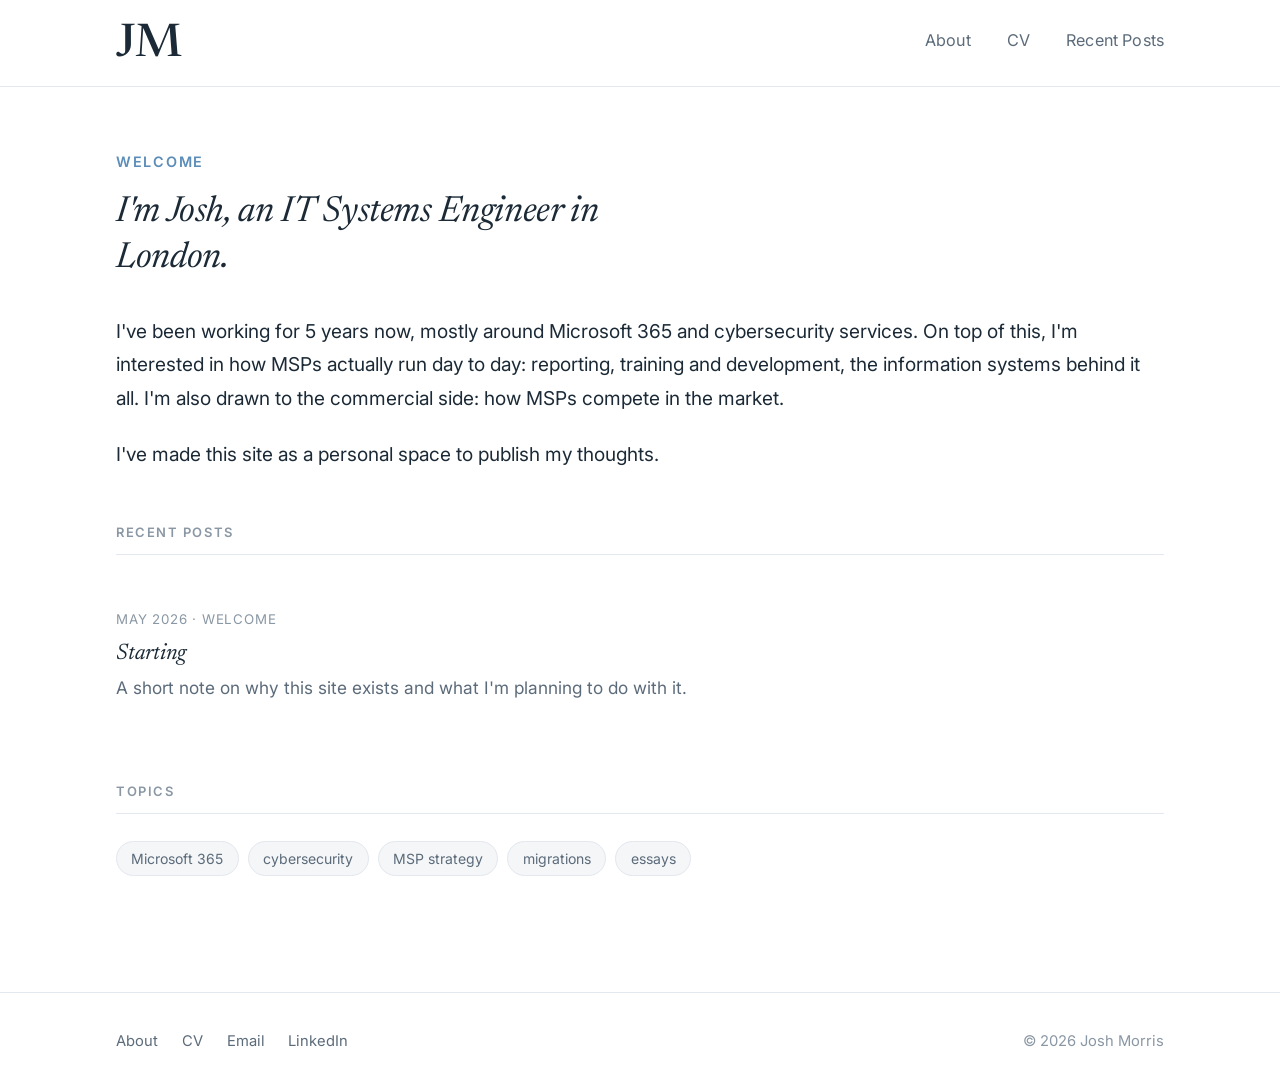
==== index.html @ bd9deb2f "Add files via upload" ====
<!DOCTYPE html>
<html lang="en">
<head>
  <meta charset="UTF-8">
  <meta name="viewport" content="width=device-width, initial-scale=1.0">
  <title>J. Morris</title>
  <meta name="description" content="Josh Morris — IT Systems Engineer in London. Writing on Microsoft 365, cybersecurity, and how MSPs run.">
  <link rel="icon" href="/favicon.ico" sizes="any">
  <link rel="icon" type="image/png" href="/jmorrisfavicon.png">
  <link rel="apple-touch-icon" href="/appletouchicon.png">
  <link rel="preconnect" href="https://fonts.googleapis.com">
  <link rel="preconnect" href="https://fonts.gstatic.com" crossorigin>
  <link href="https://fonts.googleapis.com/css2?family=Inter:wght@400;500;600&family=Newsreader:ital,opsz,wght@0,6..72,300..600;1,6..72,300..600&display=swap" rel="stylesheet">
  <link rel="stylesheet" href="/styles.css">
</head>
<body>
  <header class="site-header">
    <div class="site-header__inner">
      <a class="brand" href="/" aria-label="J. Morris — home">
        <svg viewBox="0 0 132 56" xmlns="http://www.w3.org/2000/svg" role="img" aria-label="JM monogram">
          <text x="0" y="44" font-family="Newsreader, Georgia, serif" font-size="56" font-weight="500" letter-spacing="-1" fill="#1B2A36">JM</text>
        </svg>
      </a>
      <nav class="site-nav" aria-label="Primary">
        <a href="/about.html">About</a>
        <a href="/cv.html">CV</a>
        <a href="/thoughts.html">Recent Posts</a>
      </nav>
    </div>
  </header>

  <main class="page">
    <!-- HERO: edit the welcome, title, and bio here -->
    <section class="hero">
      <p class="hero-welcome">Welcome</p>
      <h1 class="hero-title">I'm Josh, an IT Systems Engineer in London.</h1>
      <p class="lede">I've been working for 5 years now, mostly around Microsoft 365 and cybersecurity services. On top of this, I'm interested in how MSPs actually run day to day: reporting, training and development, the information systems behind it all. I'm also drawn to the commercial side: how MSPs compete in the market.</p>
      <p class="lede">I've made this site as a personal space to publish my thoughts.</p>
    </section>

    <!-- RECENT POSTS: add new <li> entries here when you publish -->
    <section>
      <h2 class="section-title">Recent posts</h2>
      <ul class="posts">
        <li class="post-item">
          <p class="post-meta">May 2026 · Welcome</p>
          <h3 class="post-title"><a href="/posts/welcome.html">Starting</a></h3>
          <p class="post-excerpt">A short note on why this site exists and what I'm planning to do with it.</p>
        </li>
      </ul>
    </section>

    <!-- TOPICS: edit or remove as you like -->
    <section>
      <h2 class="section-title">Topics</h2>
      <ul class="tag-list">
        <li><a class="tag" href="/thoughts.html">Microsoft 365</a></li>
        <li><a class="tag" href="/thoughts.html">cybersecurity</a></li>
        <li><a class="tag" href="/thoughts.html">MSP strategy</a></li>
        <li><a class="tag" href="/thoughts.html">migrations</a></li>
        <li><a class="tag" href="/thoughts.html">essays</a></li>
      </ul>
    </section>
  </main>

  <footer class="site-footer">
    <div class="site-footer__inner">
      <div class="site-footer__links">
        <a href="/about.html">About</a>
        <a href="/cv.html">CV</a>
        <a href="mailto:hello@morrisjb.com">Email</a>
        <a href="https://linkedin.com">LinkedIn</a>
      </div>
      <div class="site-footer__note">© 2026 Josh Morris</div>
    </div>
  </footer>
</body>
</html>
---- styles.css ----
/* ================================================================
   morrisjb.com — site styles
   White ground, light-grey surfaces, light-blue accent.
   Serif wordmark + headlines (Newsreader), clean sans body (Inter).
   ================================================================ */

:root {
  --bg: #FFFFFF;
  --surface: #F4F6F8;
  --surface-2: #EDF1F5;
  --border: #E3E8EE;
  --text: #1B2A36;
  --muted: #5C6B7A;
  --faint: #8A97A4;
  --accent: #5B8DB8;
  --accent-soft: #A9C7DE;
  --max-width: 560px;
  --header-max: 1120px;
}

* { box-sizing: border-box; margin: 0; }

html {
  font-size: 18px;
  -webkit-text-size-adjust: 100%;
  scroll-behavior: smooth;
}

body {
  font-family: 'Inter', -apple-system, BlinkMacSystemFont, 'Segoe UI', Roboto, sans-serif;
  font-weight: 400;
  background: var(--bg);
  color: var(--text);
  line-height: 1.65;
  -webkit-font-smoothing: antialiased;
  text-rendering: optimizeLegibility;
}

/* ---------- Site header (full-width bar) ---------- */
.site-header {
  border-bottom: 1px solid var(--border);
  background: var(--bg);
}

.site-header__inner {
  max-width: var(--header-max);
  margin: 0 auto;
  padding: 1.1rem 2rem;
  display: flex;
  align-items: center;
  justify-content: space-between;
  gap: 1.5rem;
}

.brand {
  display: inline-flex;
  align-items: center;
  text-decoration: none;
  line-height: 0;
}

.brand svg { display: block; height: 46px; width: auto; }

.site-nav {
  display: flex;
  align-items: center;
  gap: 2rem;
  font-size: 0.9rem;
  letter-spacing: 0.01em;
}

.site-nav a {
  color: var(--muted);
  text-decoration: none;
  padding-bottom: 3px;
  border-bottom: 1.5px solid transparent;
  transition: color 0.15s ease, border-color 0.15s ease;
}

.site-nav a:hover,
.site-nav a[aria-current="page"] {
  color: var(--text);
  border-bottom-color: var(--accent);
}

/* ---------- Layout ---------- */
.page {
  max-width: var(--header-max);
  margin: 0 auto;
  padding: 3.5rem 2rem 4rem;
}

/* ---------- Typography ---------- */
h1, h2, h3, h4, .display {
  font-family: 'Newsreader', Georgia, 'Times New Roman', serif;
  font-weight: 400;
  line-height: 1.2;
  letter-spacing: -0.01em;
}

h1 { font-size: 2.25rem; margin: 0 0 1rem; }
h2 { font-size: 1.4rem; margin: 2.75rem 0 1rem; }
h3 { font-size: 1.15rem; margin: 2rem 0 0.75rem; }

p { margin-bottom: 1.25rem; }

a {
  color: var(--text);
  text-decoration: underline;
  text-decoration-color: var(--accent-soft);
  text-decoration-thickness: 1px;
  text-underline-offset: 3px;
  transition: text-decoration-color 0.15s ease;
}
a:hover { text-decoration-color: var(--accent); }

em { font-style: italic; }
strong { font-weight: 600; }

ul, ol { margin: 0 0 1.25rem 1.4rem; }
li { margin-bottom: 0.45rem; }

blockquote {
  margin: 2rem 0;
  padding-left: 1.25rem;
  border-left: 3px solid var(--accent-soft);
  color: var(--muted);
  font-style: italic;
}

/* ---------- Eyebrow + rule (signature device) ---------- */
.eyebrow {
  font-size: 0.72rem;
  font-weight: 600;
  letter-spacing: 0.12em;
  text-transform: uppercase;
  color: var(--accent);
  margin-bottom: 0.6rem;
}

.rule {
  border: none;
  height: 2px;
  width: 56px;
  background: var(--accent-soft);
  margin: 0 0 1.75rem;
}

.section-title {
  font-family: 'Inter', sans-serif;
  font-size: 0.72rem;
  font-weight: 600;
  letter-spacing: 0.12em;
  text-transform: uppercase;
  color: var(--faint);
  margin: 3rem 0 0;
  padding-bottom: 0.75rem;
  border-bottom: 1px solid var(--border);
}

/* ---------- Hero (home / about) ---------- */
.hero { margin-bottom: 1rem; }

.hero-welcome {
  font-size: 0.8rem;
  font-weight: 600;
  letter-spacing: 0.12em;
  text-transform: uppercase;
  color: var(--accent);
  margin-bottom: 0.9rem;
}

.hero-title {
  font-family: 'Newsreader', Georgia, serif;
  font-size: 2rem;
  font-style: italic;
  font-weight: 400;
  line-height: 1.3;
  margin: 0 0 1.75rem;
  max-width: 30ch;
}

.lede {
  font-size: 1.0625rem;
  line-height: 1.75;
  color: var(--text);
}

.lede + .lede { margin-top: 1.25rem; }

/* ---------- Post list ---------- */
.posts { list-style: none; padding: 0; margin: 1.5rem 0 0; }

.post-item {
  padding: 1.5rem 0;
  border-bottom: 1px solid var(--border);
}
.post-item:last-child { border-bottom: none; }

.post-meta {
  font-size: 0.74rem;
  color: var(--faint);
  letter-spacing: 0.06em;
  text-transform: uppercase;
  margin-bottom: 0.5rem;
}

.post-title {
  font-size: 1.25rem;
  font-style: italic;
  margin: 0 0 0.4rem;
}
.post-title a { text-decoration: none; color: var(--text); }
.post-title a:hover { text-decoration: underline; text-decoration-color: var(--accent-soft); }

.post-excerpt { font-size: 0.96rem; color: var(--muted); margin: 0; }

/* ---------- Year groupings ---------- */
.year-group { margin-bottom: 2rem; }
.year-label {
  font-family: 'Newsreader', Georgia, serif;
  font-size: 1.1rem;
  color: var(--faint);
  margin: 2rem 0 0;
}

/* ---------- Topic tags ---------- */
.tag-list {
  display: flex; flex-wrap: wrap; gap: 0.5rem;
  margin: 1.5rem 0 0; padding: 0; list-style: none;
}
.tag {
  display: inline-block;
  padding: 0.28rem 0.8rem;
  font-size: 0.78rem;
  color: var(--muted);
  border: 1px solid var(--border);
  border-radius: 999px;
  background: var(--surface);
  text-decoration: none;
  transition: border-color 0.15s ease, color 0.15s ease, background 0.15s ease;
}
.tag:hover { border-color: var(--accent-soft); color: var(--text); background: var(--surface-2); }

/* ---------- Article ---------- */
.article-header { margin-bottom: 2.5rem; }
.article-meta {
  font-size: 0.74rem; color: var(--faint);
  letter-spacing: 0.06em; text-transform: uppercase;
  margin-bottom: 0.75rem;
}
.article-title {
  font-size: 2.1rem; line-height: 1.2; margin: 0 0 0.9rem;
}
.article-subtitle {
  font-family: 'Newsreader', Georgia, serif;
  font-size: 1.15rem; font-style: italic;
  color: var(--muted); line-height: 1.5;
}
.article-content { font-size: 1.0625rem; line-height: 1.78; }
.article-content p { margin-bottom: 1.3rem; }
.article-footer {
  margin-top: 4rem; padding-top: 1.5rem;
  border-top: 1px solid var(--border);
  font-size: 0.9rem; color: var(--muted);
}
.back-link { text-decoration: none; color: var(--accent); font-weight: 500; }
.back-link:hover { text-decoration: underline; }

/* ---------- About ---------- */
.about-intro {
  font-family: 'Newsreader', Georgia, serif;
  font-size: 1.2rem; font-style: italic;
  color: var(--muted); margin-bottom: 2rem;
}

/* ---------- CV ---------- */
.cv-header {
  margin-bottom: 2.5rem; padding-bottom: 1.5rem;
  border-bottom: 1px solid var(--border);
}
.cv-name { font-size: 2rem; margin: 0 0 0.35rem; }
.cv-role-line {
  font-family: 'Newsreader', Georgia, serif;
  font-size: 1.05rem; font-style: italic;
  color: var(--muted); margin-bottom: 0.5rem;
}
.cv-contact { font-size: 0.85rem; color: var(--faint); }
.cv-section { margin-bottom: 2.5rem; }
.cv-role { margin-bottom: 1.75rem; }
.cv-role:last-child { margin-bottom: 0; }
.cv-role-header {
  display: flex; justify-content: space-between;
  align-items: baseline; flex-wrap: wrap; gap: 0.4rem;
  margin-bottom: 0.25rem;
}
.cv-title { font-size: 1.05rem; font-weight: 600; }
.cv-dates { font-size: 0.82rem; color: var(--faint); }
.cv-org { font-size: 0.95rem; color: var(--muted); margin-bottom: 0.6rem; }
.cv-description { font-size: 0.96rem; margin: 0; color: var(--text); }
.cv-skills { font-size: 0.96rem; line-height: 1.8; }

/* ---------- Footer ---------- */
.site-footer {
  border-top: 1px solid var(--border);
  margin-top: 2rem;
}
.site-footer__inner {
  max-width: var(--header-max);
  margin: 0 auto;
  padding: 2rem;
  font-size: 0.82rem;
  color: var(--faint);
  display: flex;
  align-items: center;
  justify-content: space-between;
  flex-wrap: wrap;
  gap: 0.75rem;
}
.site-footer__links a {
  color: var(--muted); text-decoration: none; margin-right: 1.1rem;
}
.site-footer__links a:hover { color: var(--text); }
.site-footer__note { color: var(--faint); }

/* ---------- Responsive ---------- */
@media (max-width: 720px) {
  html { font-size: 17px; }
  .site-header__inner { padding: 0.9rem 1.25rem; gap: 1rem; }
  .brand svg { height: 38px; }
  .site-nav { gap: 1.1rem; font-size: 0.84rem; }
  .page { padding: 2.5rem 1.25rem 3rem; }
  .hero-title { font-size: 1.6rem; }
  .article-title { font-size: 1.7rem; }
  .cv-role-header { flex-direction: column; gap: 0.1rem; }
  .site-footer__inner { padding: 1.5rem 1.25rem; flex-direction: column; align-items: flex-start; }
}

@media (max-width: 420px) {
  .site-nav { gap: 0.85rem; font-size: 0.8rem; }
  .brand svg { height: 34px; }
}

/* ---------- Accessibility ---------- */
@media (prefers-reduced-motion: reduce) {
  * { animation: none !important; transition: none !important; scroll-behavior: auto !important; }
}

a:focus-visible, .tag:focus-visible {
  outline: 2px solid var(--accent);
  outline-offset: 3px;
  border-radius: 2px;
}

/* ---------- Print (CV) ---------- */
@media print {
  .site-header, .site-footer { display: none; }
  body { background: #fff; color: #000; }
  a { color: #000; text-decoration: none; }
  .page { max-width: 100%; padding: 0; }
  .cv-section { page-break-inside: avoid; }
}
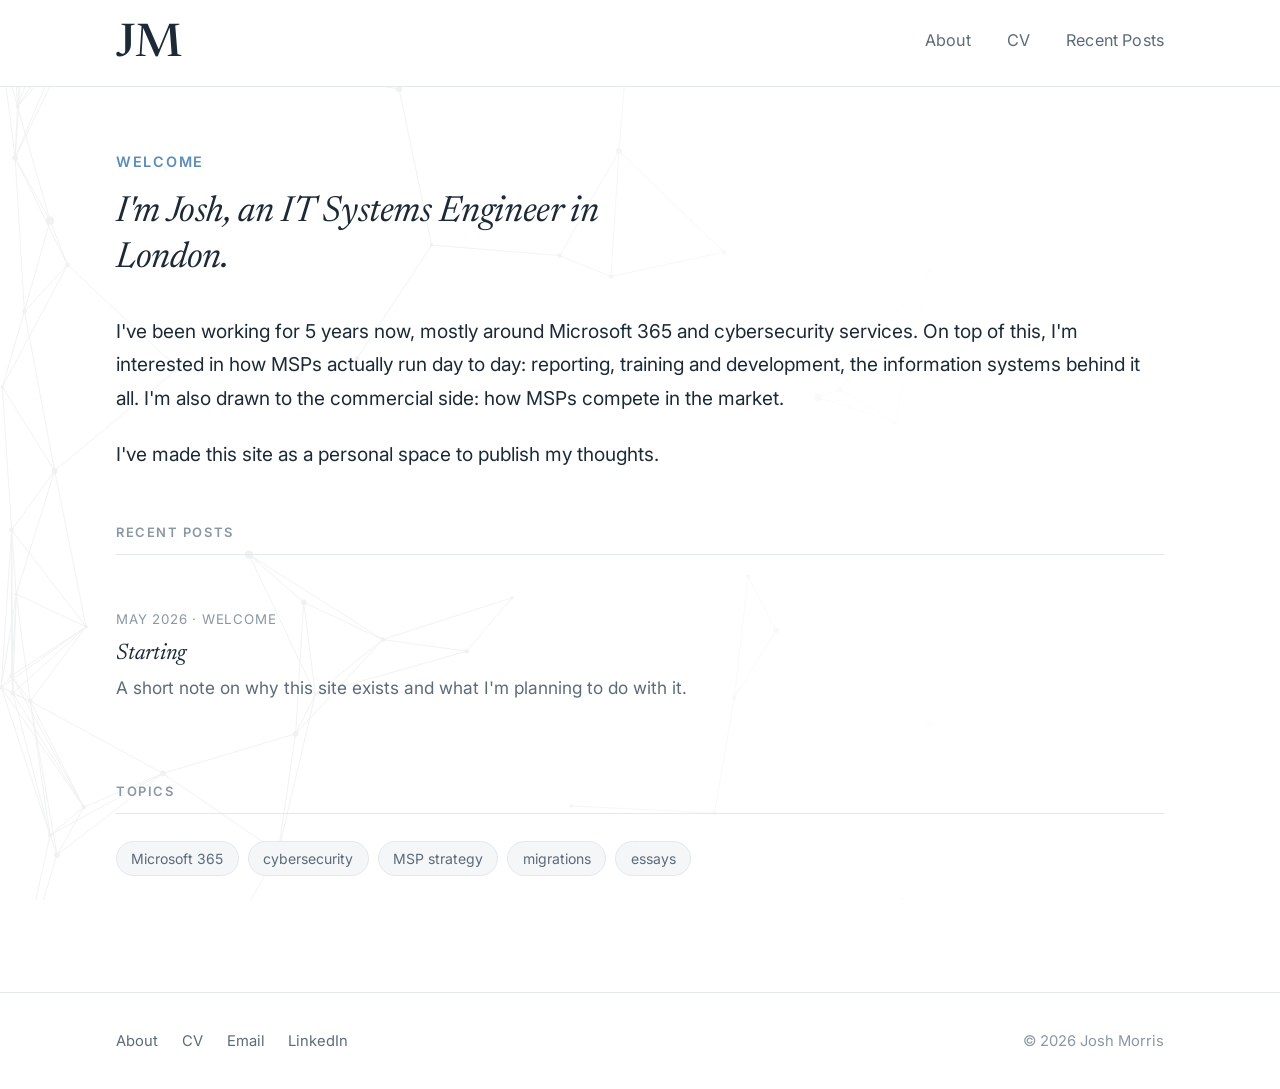
==== commit 4eaf9c90: "Add files via upload" ====
--- a/index.html
+++ b/index.html
@@ -13,7 +13,7 @@
   <link href="https://fonts.googleapis.com/css2?family=Inter:wght@400;500;600&family=Newsreader:ital,opsz,wght@0,6..72,300..600;1,6..72,300..600&display=swap" rel="stylesheet">
   <link rel="stylesheet" href="/styles.css">
 </head>
-<body>
+<body class="home">
   <header class="site-header">
     <div class="site-header__inner">
       <a class="brand" href="/" aria-label="J. Morris — home">
--- a/styles.css
+++ b/styles.css
@@ -36,6 +36,25 @@
   text-rendering: optimizeLegibility;
 }
 
+/* ---------- Home-page geometric background ---------- */
+/* Only applied when <body class="home">. Left-anchored node network,
+   faint enough to sit behind the text. Fades out on the right so the
+   reading column stays clean. */
+body.home::before {
+  content: "";
+  position: fixed;
+  inset: 0;
+  z-index: -1;
+  background-image: url("/bg-network.svg");
+  background-size: cover;
+  background-position: left center;
+  background-repeat: no-repeat;
+  opacity: 0.07;
+  -webkit-mask-image: linear-gradient(to right, #000 0%, #000 35%, transparent 78%);
+          mask-image: linear-gradient(to right, #000 0%, #000 35%, transparent 78%);
+  pointer-events: none;
+}
+
 /* ---------- Site header (full-width bar) ---------- */
 .site-header {
   border-bottom: 1px solid var(--border);
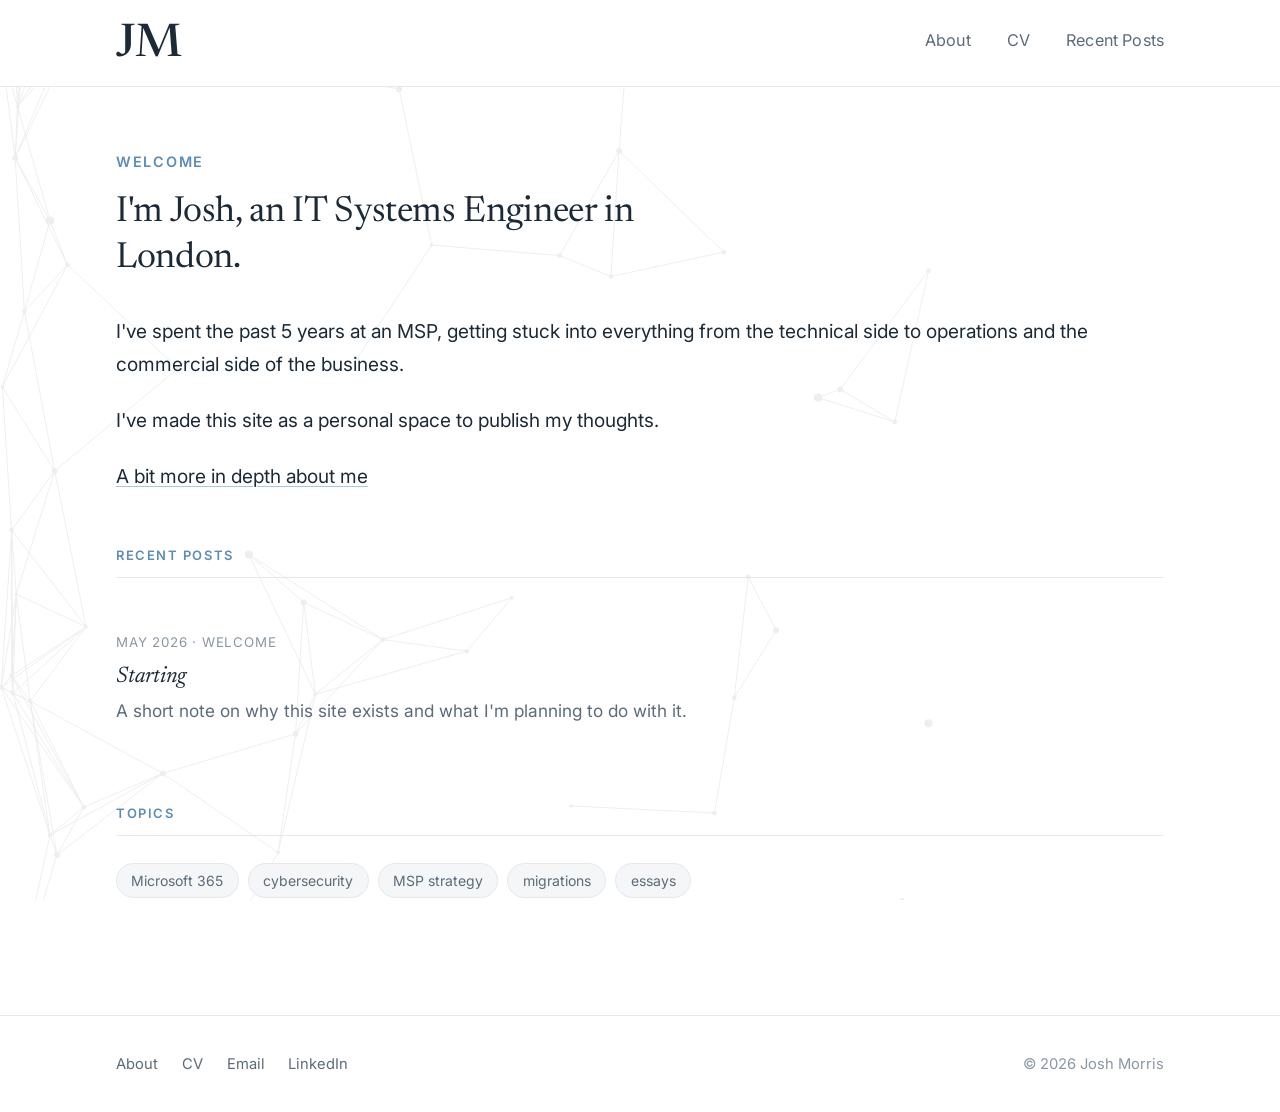
==== commit cb1e34a8: "Add files via upload" ====
--- a/index.html
+++ b/index.html
@@ -13,7 +13,7 @@
   <link href="https://fonts.googleapis.com/css2?family=Inter:wght@400;500;600&family=Newsreader:ital,opsz,wght@0,6..72,300..600;1,6..72,300..600&display=swap" rel="stylesheet">
   <link rel="stylesheet" href="/styles.css">
 </head>
-<body class="home">
+<body>
   <header class="site-header">
     <div class="site-header__inner">
       <a class="brand" href="/" aria-label="J. Morris — home">
@@ -34,8 +34,9 @@
     <section class="hero">
       <p class="hero-welcome">Welcome</p>
       <h1 class="hero-title">I'm Josh, an IT Systems Engineer in London.</h1>
-      <p class="lede">I've been working for 5 years now, mostly around Microsoft 365 and cybersecurity services. On top of this, I'm interested in how MSPs actually run day to day: reporting, training and development, the information systems behind it all. I'm also drawn to the commercial side: how MSPs compete in the market.</p>
+      <p class="lede">I've spent the past 5 years at an MSP, getting stuck into everything from the technical side to operations and the commercial side of the business.</p>
       <p class="lede">I've made this site as a personal space to publish my thoughts.</p>
+      <p class="lede"><a href="/about.html">A bit more in depth about me</a></p>
     </section>
 
     <!-- RECENT POSTS: add new <li> entries here when you publish -->
--- a/styles.css
+++ b/styles.css
@@ -36,11 +36,10 @@
   text-rendering: optimizeLegibility;
 }
 
-/* ---------- Home-page geometric background ---------- */
-/* Only applied when <body class="home">. Left-anchored node network,
-   faint enough to sit behind the text. Fades out on the right so the
-   reading column stays clean. */
-body.home::before {
+/* ---------- Geometric background (all pages) ---------- */
+/* Left-anchored node network, faint enough to sit behind the text.
+   Fades out toward the right so the reading column stays clean. */
+body::before {
   content: "";
   position: fixed;
   inset: 0;
@@ -49,9 +48,9 @@
   background-size: cover;
   background-position: left center;
   background-repeat: no-repeat;
-  opacity: 0.07;
-  -webkit-mask-image: linear-gradient(to right, #000 0%, #000 35%, transparent 78%);
-          mask-image: linear-gradient(to right, #000 0%, #000 35%, transparent 78%);
+  opacity: 0.085;
+  -webkit-mask-image: linear-gradient(to right, #000 0%, #000 70%, transparent 100%);
+          mask-image: linear-gradient(to right, #000 0%, #000 70%, transparent 100%);
   pointer-events: none;
 }
 
@@ -171,7 +170,7 @@
   font-weight: 600;
   letter-spacing: 0.12em;
   text-transform: uppercase;
-  color: var(--faint);
+  color: var(--accent);
   margin: 3rem 0 0;
   padding-bottom: 0.75rem;
   border-bottom: 1px solid var(--border);
@@ -192,7 +191,7 @@
 .hero-title {
   font-family: 'Newsreader', Georgia, serif;
   font-size: 2rem;
-  font-style: italic;
+  font-style: normal;
   font-weight: 400;
   line-height: 1.3;
   margin: 0 0 1.75rem;
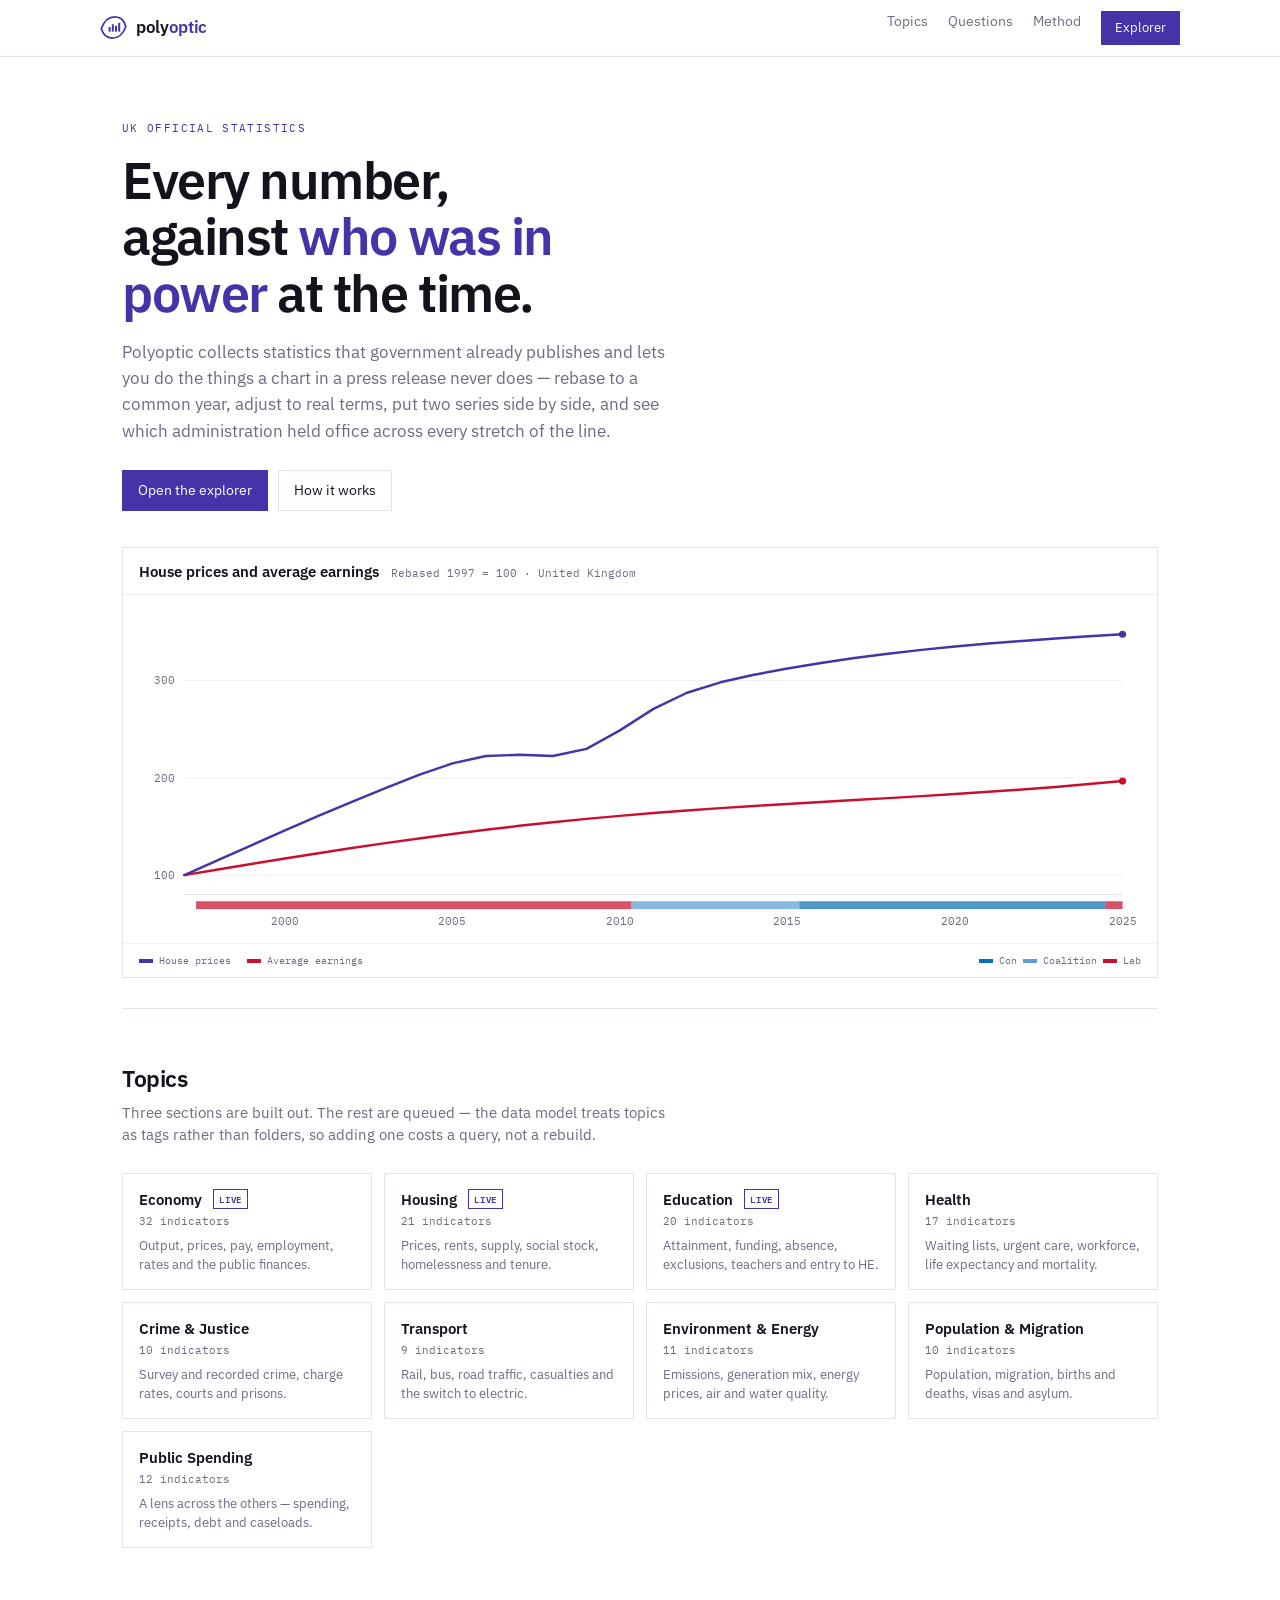
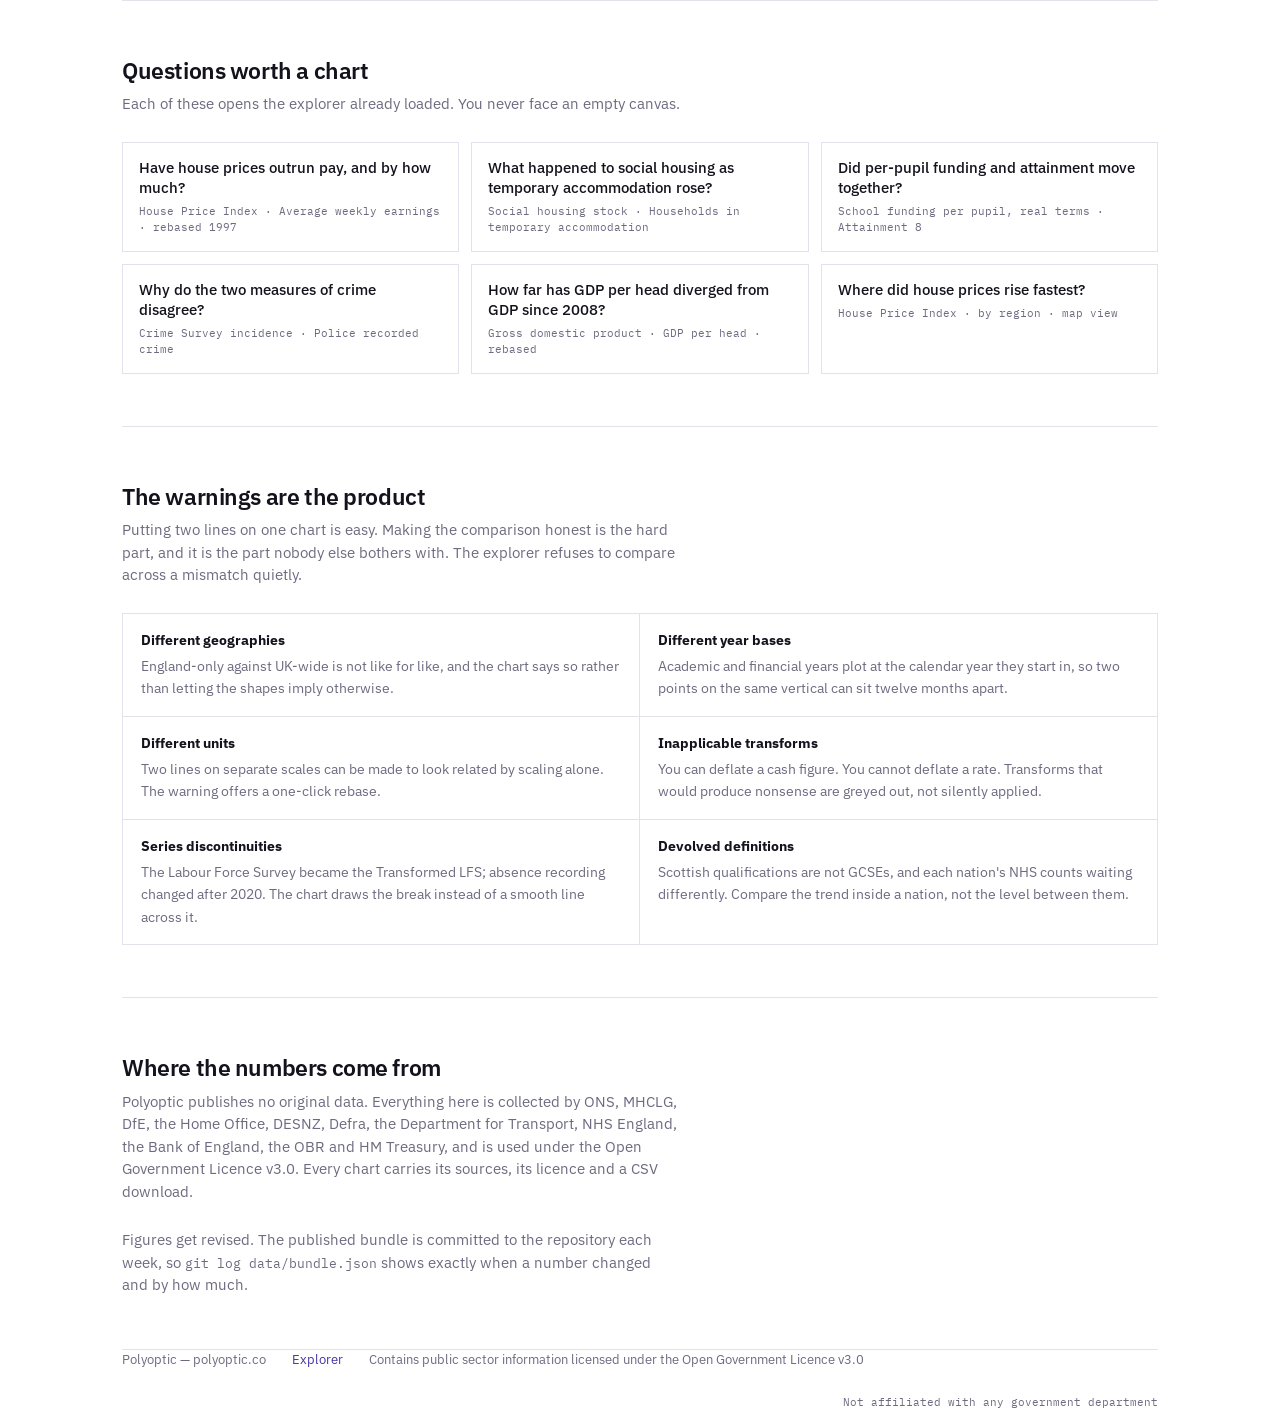
==== commit 82be74a2: "Add files via upload" ====
--- a/index.html
+++ b/index.html
@@ -1,79 +1,372 @@
 <!DOCTYPE html>
-<html lang="en">
+<html lang="en-GB">
 <head>
-  <meta charset="UTF-8">
-  <meta name="viewport" content="width=device-width, initial-scale=1.0">
-  <title>J. Morris</title>
-  <meta name="description" content="Josh Morris — IT Systems Engineer in London. Writing on Microsoft 365, cybersecurity, and how MSPs run.">
-  <link rel="icon" href="/favicon.ico" sizes="any">
-  <link rel="icon" type="image/png" href="/jmorrisfavicon.png">
-  <link rel="apple-touch-icon" href="/appletouchicon.png">
-  <link rel="preconnect" href="https://fonts.googleapis.com">
-  <link rel="preconnect" href="https://fonts.gstatic.com" crossorigin>
-  <link href="https://fonts.googleapis.com/css2?family=Inter:wght@400;500;600&family=Newsreader:ital,opsz,wght@0,6..72,300..600;1,6..72,300..600&display=swap" rel="stylesheet">
-  <link rel="stylesheet" href="/styles.css">
+<meta charset="utf-8">
+<meta name="viewport" content="width=device-width,initial-scale=1">
+<meta name="robots" content="noindex, nofollow">
+<title>Polyoptic — UK official statistics, plotted against who was in power</title>
+<meta name="description" content="Polyoptic aggregates UK official statistics and lets you rebase, deflate and compare them, with the governing party of the day shown behind every chart.">
+<link rel="preconnect" href="https://fonts.googleapis.com">
+<link rel="preconnect" href="https://fonts.gstatic.com" crossorigin>
+<link href="https://fonts.googleapis.com/css2?family=IBM+Plex+Mono:wght@400;500;600&family=IBM+Plex+Sans:wght@400;500;600;700&display=swap" rel="stylesheet">
+<style>
+:root{
+  --purple:#4633A8; --purple-d:#2F2178; --purple-l:#EDE9F9; --purple-xl:#F7F5FD;
+  --ink:#14121C; --muted:#6E6A80; --faint:#9A96AC;
+  --rule:#E3E1EB; --rule-2:#F0EFF5; --bg:#FFFFFF; --panel:#FBFBFD;
+  --con:#0B6FB4; --lab:#C8102E; --coa:#5E9FD0;
+  --warn:#8A5A00; --warn-bg:#FFF8E8; --warn-rule:#E9D5A3;
+}
+*{box-sizing:border-box}
+html,body{margin:0;padding:0}
+body{font-family:'IBM Plex Sans',system-ui,sans-serif;color:var(--ink);background:var(--bg);
+  font-size:15px;line-height:1.5;-webkit-font-smoothing:antialiased}
+a{color:var(--purple);text-decoration:none}
+a:hover{text-decoration:underline}
+.wrap{max-width:1080px;margin:0 auto;padding:0 22px}
+
+header{border-bottom:1px solid var(--rule);position:sticky;top:0;background:var(--bg);z-index:30}
+.hrow{display:flex;align-items:center;gap:22px;padding:11px 0}
+.brand{display:flex;align-items:center;gap:9px;color:var(--ink)}
+.brand:hover{text-decoration:none}
+#logo{width:27px;height:27px;display:block}
+.wm{font-weight:600;letter-spacing:-.02em;font-size:17px}
+.wm .b{color:var(--purple)}
+nav{margin-left:auto;display:flex;gap:20px;font-size:13.5px}
+nav a{color:var(--muted)}
+nav a:hover{color:var(--ink);text-decoration:none}
+.cta{
+  border:1px solid var(--purple);background:var(--purple);color:#fff!important;
+  padding:6px 13px;font-size:13px;border-radius:0;
+}
+.cta:hover{background:var(--purple-d);border-color:var(--purple-d);text-decoration:none}
+
+/* ── hero ── */
+.hero{padding:64px 0 30px;border-bottom:1px solid var(--rule)}
+.eyebrow{
+  font-family:'IBM Plex Mono';font-size:10.5px;letter-spacing:.13em;text-transform:uppercase;
+  color:var(--purple);margin-bottom:16px;
+}
+h1{
+  font-size:clamp(30px,5.2vw,52px);line-height:1.08;letter-spacing:-.028em;
+  font-weight:600;margin:0 0 18px;max-width:16ch;
+}
+h1 em{font-style:normal;color:var(--purple)}
+.lede{font-size:17px;color:var(--muted);max-width:56ch;margin:0 0 26px;line-height:1.55}
+.herobtns{display:flex;gap:10px;flex-wrap:wrap;align-items:center}
+.btn{
+  border:1px solid var(--rule);background:var(--bg);color:var(--ink);
+  padding:9px 15px;font-size:14px;border-radius:0;display:inline-block;
+}
+.btn:hover{border-color:var(--purple);background:var(--purple-xl);text-decoration:none}
+.btn.pri{background:var(--purple);border-color:var(--purple);color:#fff}
+.btn.pri:hover{background:var(--purple-d);border-color:var(--purple-d)}
+
+/* ── signature: the era ribbon chart ── */
+.demo{border:1px solid var(--rule);margin:36px 0 0;background:var(--bg)}
+.demohead{padding:13px 16px 10px;border-bottom:1px solid var(--rule-2);display:flex;
+  align-items:baseline;gap:12px;flex-wrap:wrap}
+.demotitle{font-size:15px;font-weight:600}
+.demosub{font-family:'IBM Plex Mono';font-size:10.5px;color:var(--muted)}
+.demofoot{padding:9px 16px;border-top:1px solid var(--rule-2);display:flex;gap:16px;
+  flex-wrap:wrap;font-family:'IBM Plex Mono';font-size:10px;color:var(--muted)}
+.swatch{display:inline-flex;align-items:center;gap:6px}
+.swatch i{width:14px;height:4px;display:block}
+svg{display:block;width:100%;height:auto}
+
+/* ── sections ── */
+section{padding:52px 0;border-bottom:1px solid var(--rule)}
+h2{font-size:23px;letter-spacing:-.018em;font-weight:600;margin:0 0 6px}
+.sublede{color:var(--muted);margin:0 0 26px;max-width:62ch}
+
+.tiles{display:grid;grid-template-columns:repeat(auto-fill,minmax(230px,1fr));gap:12px}
+.tile{
+  border:1px solid var(--rule);padding:15px 16px 14px;color:var(--ink);
+  display:block;transition:border-color .12s,background .12s;
+}
+.tile:hover{border-color:var(--purple);background:var(--purple-xl);text-decoration:none}
+.tile .tname{font-weight:600;font-size:15px;margin-bottom:3px}
+.tile .tcount{font-family:'IBM Plex Mono';font-size:10.5px;color:var(--muted)}
+.tile .tdesc{font-size:13px;color:var(--muted);margin-top:7px;line-height:1.45}
+.tile.soon{opacity:.55}
+.tile.soon:hover{border-color:var(--rule);background:var(--bg)}
+.badge{
+  font-family:'IBM Plex Mono';font-size:9px;letter-spacing:.09em;text-transform:uppercase;
+  border:1px solid var(--rule);padding:1px 5px;color:var(--muted);margin-left:7px;
+  vertical-align:2px;
+}
+.badge.live{border-color:var(--purple);color:var(--purple)}
+
+.pairs{display:grid;grid-template-columns:repeat(auto-fill,minmax(300px,1fr));gap:12px}
+.pair{
+  border:1px solid var(--rule);padding:15px 16px;color:var(--ink);display:block;
+  transition:border-color .12s,background .12s;
+}
+.pair:hover{border-color:var(--purple);background:var(--purple-xl);text-decoration:none}
+.pair .q{font-size:15px;font-weight:500;line-height:1.35;margin-bottom:6px}
+.pair .m{font-family:'IBM Plex Mono';font-size:10.5px;color:var(--muted)}
+
+.honest{display:grid;grid-template-columns:1fr 1fr;gap:0;border:1px solid var(--rule)}
+@media(max-width:760px){.honest{grid-template-columns:1fr}}
+.hcell{padding:16px 18px;border-right:1px solid var(--rule);border-bottom:1px solid var(--rule)}
+.hcell:nth-child(2n){border-right:none}
+.hcell:nth-last-child(-n+2){border-bottom:none}
+@media(max-width:760px){.hcell{border-right:none}.hcell:nth-last-child(-n+2){border-bottom:1px solid var(--rule)}
+  .hcell:last-child{border-bottom:none}}
+.hcell b{display:block;font-size:14px;margin-bottom:4px}
+.hcell span{font-size:13.5px;color:var(--muted);line-height:1.5}
+
+.warnbox{
+  border:1px solid var(--warn-rule);background:var(--warn-bg);padding:11px 14px;
+  font-size:13.5px;color:#5C3D00;margin-bottom:26px;
+}
+.warnbox b{font-weight:600}
+
+footer{padding:34px 0 52px;color:var(--muted);font-size:13px}
+.frow{display:flex;gap:26px;flex-wrap:wrap;align-items:baseline}
+.frow .sp{margin-left:auto;font-family:'IBM Plex Mono';font-size:10.5px}
+@media(prefers-reduced-motion:reduce){*{transition:none!important}}
+</style>
 </head>
 <body>
-  <header class="site-header">
-    <div class="site-header__inner">
-      <a class="brand" href="/" aria-label="J. Morris — home">
-        <svg viewBox="0 0 132 56" xmlns="http://www.w3.org/2000/svg" role="img" aria-label="JM monogram">
-          <text x="0" y="44" font-family="Newsreader, Georgia, serif" font-size="56" font-weight="500" letter-spacing="-1" fill="#1B2A36">JM</text>
-        </svg>
-      </a>
-      <nav class="site-nav" aria-label="Primary">
-        <a href="/about.html">About</a>
-        <a href="/cv.html">CV</a>
-        <a href="/thoughts.html">Recent Posts</a>
-      </nav>
-    </div>
-  </header>
-
-  <main class="page">
-    <!-- HERO: edit the welcome, title, and bio here -->
-    <section class="hero">
-      <p class="hero-welcome">Welcome</p>
-      <h1 class="hero-title">I'm Josh, an IT Systems Engineer in London.</h1>
-      <p class="lede">I've spent the past 5 years at an MSP, getting stuck into everything from the technical side to operations and the commercial side of the business.</p>
-      <p class="lede">I've made this site as a personal space to publish my thoughts.</p>
-      <p class="lede"><a href="/about.html">A bit more in depth about me</a></p>
-    </section>
-
-    <!-- RECENT POSTS: add new <li> entries here when you publish -->
-    <section>
-      <h2 class="section-title">Recent posts</h2>
-      <ul class="posts">
-        <li class="post-item">
-          <p class="post-meta">May 2026 · Welcome</p>
-          <h3 class="post-title"><a href="/posts/welcome.html">Starting</a></h3>
-          <p class="post-excerpt">A short note on why this site exists and what I'm planning to do with it.</p>
-        </li>
-      </ul>
-    </section>
-
-    <!-- TOPICS: edit or remove as you like -->
-    <section>
-      <h2 class="section-title">Topics</h2>
-      <ul class="tag-list">
-        <li><a class="tag" href="/thoughts.html">Microsoft 365</a></li>
-        <li><a class="tag" href="/thoughts.html">cybersecurity</a></li>
-        <li><a class="tag" href="/thoughts.html">MSP strategy</a></li>
-        <li><a class="tag" href="/thoughts.html">migrations</a></li>
-        <li><a class="tag" href="/thoughts.html">essays</a></li>
-      </ul>
-    </section>
-  </main>
-
-  <footer class="site-footer">
-    <div class="site-footer__inner">
-      <div class="site-footer__links">
-        <a href="/about.html">About</a>
-        <a href="/cv.html">CV</a>
-        <a href="mailto:hello@morrisjb.com">Email</a>
-        <a href="https://linkedin.com">LinkedIn</a>
+
+<header>
+  <div class="wrap hrow">
+    <a class="brand" href="index.html">
+      <svg id="logo" viewBox="0 0 32 32" aria-hidden="true">
+        <path d="M1.5 17.5C5 8 11 3.5 17.5 3.5c7 0 11.5 5 13 11.5-3 9-9.5 13.5-16 13.5C8 28.5 3.5 24 1.5 17.5Z"
+              fill="none" stroke="#4633A8" stroke-width="2.1" stroke-linejoin="round"/>
+        <rect x="10.2" y="15.5" width="2.4" height="5.4" fill="#4633A8"/>
+        <rect x="14"   y="12.2" width="2.4" height="8.7" fill="#4633A8"/>
+        <rect x="17.8" y="14"   width="2.4" height="6.9" fill="#4633A8"/>
+        <rect x="21.6" y="10.4" width="2.4" height="10.5" fill="#4633A8"/>
+      </svg>
+      <span class="wm">poly<span class="b">optic</span></span>
+    </a>
+    <nav>
+      <a href="#topics">Topics</a>
+      <a href="#questions">Questions</a>
+      <a href="#method">Method</a>
+      <a class="cta" href="explore.html">Explorer</a>
+    </nav>
+  </div>
+</header>
+
+<div class="wrap">
+
+  <div class="hero">
+    <div class="eyebrow">UK official statistics</div>
+    <h1>Every number, against <em>who was in power</em> at the time.</h1>
+    <p class="lede">
+      Polyoptic collects statistics that government already publishes and lets you do the
+      things a chart in a press release never does — rebase to a common year, adjust to
+      real terms, put two series side by side, and see which administration held office
+      across every stretch of the line.
+    </p>
+    <div class="herobtns">
+      <a class="btn pri" href="explore.html">Open the explorer</a>
+      <a class="btn" href="#method">How it works</a>
+    </div>
+
+    <div class="demo">
+      <div class="demohead">
+        <span class="demotitle">House prices and average earnings</span>
+        <span class="demosub">Rebased 1997 = 100 · United Kingdom</span>
       </div>
-      <div class="site-footer__note">© 2026 Josh Morris</div>
-    </div>
-  </footer>
+      <div style="padding:10px 12px 2px"><svg id="demo" viewBox="0 0 900 300" role="img"
+        aria-label="Two rebased index lines from 1997 to 2025 above a ribbon showing the governing party"></svg></div>
+      <div class="demofoot">
+        <span class="swatch"><i style="background:#4633A8"></i>House prices</span>
+        <span class="swatch"><i style="background:#C8102E"></i>Average earnings</span>
+        <span class="swatch" style="margin-left:auto">
+          <i style="background:var(--con)"></i>Con
+          <i style="background:var(--coa)"></i>Coalition
+          <i style="background:var(--lab)"></i>Lab
+        </span>
+      </div>
+    </div>
+  </div>
+
+  <section id="topics">
+    <h2>Topics</h2>
+    <p class="sublede">
+      Three sections are built out. The rest are queued — the data model treats topics as
+      tags rather than folders, so adding one costs a query, not a rebuild.
+    </p>
+    <div class="tiles">
+      <a class="tile" href="explore.html#s=gdp,unemp&c=line&t=index&f=1997&to=2025&r=1">
+        <div class="tname">Economy <span class="badge live">Live</span></div>
+        <div class="tcount">32 indicators</div>
+        <div class="tdesc">Output, prices, pay, employment, rates and the public finances.</div>
+      </a>
+      <a class="tile" href="explore.html#s=hpi,completions&c=line&t=index&f=1997&to=2025&r=1">
+        <div class="tname">Housing <span class="badge live">Live</span></div>
+        <div class="tcount">21 indicators</div>
+        <div class="tdesc">Prices, rents, supply, social stock, homelessness and tenure.</div>
+      </a>
+      <a class="tile" href="explore.html#s=att8,funding&c=line&t=none&f=2011&to=2025&r=1">
+        <div class="tname">Education <span class="badge live">Live</span></div>
+        <div class="tcount">20 indicators</div>
+        <div class="tdesc">Attainment, funding, absence, exclusions, teachers and entry to HE.</div>
+      </a>
+      <a class="tile" href="explore.html#s=rtt,rtt18&c=line&t=none&f=2008&to=2025&r=1">
+        <div class="tname">Health</div>
+        <div class="tcount">17 indicators</div>
+        <div class="tdesc">Waiting lists, urgent care, workforce, life expectancy and mortality.</div>
+      </a>
+      <a class="tile" href="explore.html#s=csew,recorded&c=line&t=none&f=2003&to=2025&r=1">
+        <div class="tname">Crime &amp; Justice</div>
+        <div class="tcount">10 indicators</div>
+        <div class="tdesc">Survey and recorded crime, charge rates, courts and prisons.</div>
+      </a>
+      <a class="tile" href="explore.html#s=railjourneys,busjourneys&c=line&t=index&f=2004&to=2025&r=1">
+        <div class="tname">Transport</div>
+        <div class="tcount">9 indicators</div>
+        <div class="tdesc">Rail, bus, road traffic, casualties and the switch to electric.</div>
+      </a>
+      <a class="tile" href="explore.html#s=ghg,renewshare&c=line&t=none&f=1990&to=2025&r=1">
+        <div class="tname">Environment &amp; Energy</div>
+        <div class="tcount">11 indicators</div>
+        <div class="tdesc">Emissions, generation mix, energy prices, air and water quality.</div>
+      </a>
+      <a class="tile" href="explore.html#s=population,netmig&c=line&t=none&f=1991&to=2025&r=1">
+        <div class="tname">Population &amp; Migration</div>
+        <div class="tcount">10 indicators</div>
+        <div class="tdesc">Population, migration, births and deaths, visas and asylum.</div>
+      </a>
+      <a class="tile" href="explore.html#s=tme,receipts&c=line&t=none&f=1980&to=2025&r=1">
+        <div class="tname">Public Spending</div>
+        <div class="tcount">12 indicators</div>
+        <div class="tdesc">A lens across the others — spending, receipts, debt and caseloads.</div>
+      </a>
+    </div>
+  </section>
+
+  <section id="questions">
+    <h2>Questions worth a chart</h2>
+    <p class="sublede">
+      Each of these opens the explorer already loaded. You never face an empty canvas.
+    </p>
+    <div class="pairs">
+      <a class="pair" href="explore.html#s=hpi,awe&c=line&t=index&f=1997&to=2025&r=1">
+        <div class="q">Have house prices outrun pay, and by how much?</div>
+        <div class="m">House Price Index · Average weekly earnings · rebased 1997</div>
+      </a>
+      <a class="pair" href="explore.html#s=socialstock,tempacc&c=line&t=index&f=1997&to=2025&r=1">
+        <div class="q">What happened to social housing as temporary accommodation rose?</div>
+        <div class="m">Social housing stock · Households in temporary accommodation</div>
+      </a>
+      <a class="pair" href="explore.html#s=funding,att8&c=line&t=none&f=2011&to=2025&r=1">
+        <div class="q">Did per-pupil funding and attainment move together?</div>
+        <div class="m">School funding per pupil, real terms · Attainment 8</div>
+      </a>
+      <a class="pair" href="explore.html#s=csew,recorded&c=line&t=none&f=2003&to=2025&r=1">
+        <div class="q">Why do the two measures of crime disagree?</div>
+        <div class="m">Crime Survey incidence · Police recorded crime</div>
+      </a>
+      <a class="pair" href="explore.html#s=gdp,gdppc&c=line&t=index&f=1997&to=2025&r=1">
+        <div class="q">How far has GDP per head diverged from GDP since 2008?</div>
+        <div class="m">Gross domestic product · GDP per head · rebased</div>
+      </a>
+      <a class="pair" href="explore.html#s=hpi&g=region&a=UKI,UKC,UKD,UKK&c=line&t=index&f=1997&to=2025&r=1&v=map">
+        <div class="q">Where did house prices rise fastest?</div>
+        <div class="m">House Price Index · by region · map view</div>
+      </a>
+    </div>
+  </section>
+
+  <section id="method">
+    <h2>The warnings are the product</h2>
+    <p class="sublede">
+      Putting two lines on one chart is easy. Making the comparison honest is the hard part,
+      and it is the part nobody else bothers with. The explorer refuses to compare across a
+      mismatch quietly.
+    </p>
+    <div class="honest">
+      <div class="hcell"><b>Different geographies</b><span>England-only against UK-wide is not like for like, and the chart says so rather than letting the shapes imply otherwise.</span></div>
+      <div class="hcell"><b>Different year bases</b><span>Academic and financial years plot at the calendar year they start in, so two points on the same vertical can sit twelve months apart.</span></div>
+      <div class="hcell"><b>Different units</b><span>Two lines on separate scales can be made to look related by scaling alone. The warning offers a one-click rebase.</span></div>
+      <div class="hcell"><b>Inapplicable transforms</b><span>You can deflate a cash figure. You cannot deflate a rate. Transforms that would produce nonsense are greyed out, not silently applied.</span></div>
+      <div class="hcell"><b>Series discontinuities</b><span>The Labour Force Survey became the Transformed LFS; absence recording changed after 2020. The chart draws the break instead of a smooth line across it.</span></div>
+      <div class="hcell"><b>Devolved definitions</b><span>Scottish qualifications are not GCSEs, and each nation's NHS counts waiting differently. Compare the trend inside a nation, not the level between them.</span></div>
+    </div>
+  </section>
+
+  <section>
+    <h2>Where the numbers come from</h2>
+    <p class="sublede">
+      Polyoptic publishes no original data. Everything here is collected by ONS, MHCLG, DfE,
+      the Home Office, DESNZ, Defra, the Department for Transport, NHS England, the Bank of
+      England, the OBR and HM Treasury, and is used under the Open Government Licence v3.0.
+      Every chart carries its sources, its licence and a CSV download.
+    </p>
+    <p class="sublede" style="margin-bottom:0">
+      Figures get revised. The published bundle is committed to the repository each week, so
+      <code style="font-family:'IBM Plex Mono';font-size:12.5px">git log data/bundle.json</code>
+      shows exactly when a number changed and by how much.
+    </p>
+  </section>
+
+</div>
+
+<footer class="wrap">
+  <div class="frow">
+    <span>Polyoptic — polyoptic.co</span>
+    <a href="explore.html">Explorer</a>
+    <span>Contains public sector information licensed under the Open Government Licence v3.0</span>
+    <span class="sp">Not affiliated with any government department</span>
+  </div>
+</footer>
+
+<script>
+/* ── hero chart ────────────────────────────────────────────────
+   PLACEHOLDER SHAPES. Replaced when the ingest runs; until then
+   these are illustrative curves, not statistics.
+   ───────────────────────────────────────────────────────────── */
+(function(){
+  const FROM = 1997, TO = 2025, W = 900, H = 300, M = {t:14,r:20,b:30,l:44};
+  const ERAS = [
+    {from:1997.35,to:2010.35,c:"var(--lab)",p:"Labour"},
+    {from:2010.35,to:2015.35,c:"var(--coa)",p:"Conservative–Lib Dem coalition"},
+    {from:2015.35,to:2024.5, c:"var(--con)",p:"Conservative"},
+    {from:2024.5, to:2026,   c:"var(--lab)",p:"Labour"},
+  ];
+  const n = TO - FROM + 1;
+  const shape = (f) => Array.from({length:n}, (_,i) => f(i/(n-1)));
+  const houses  = shape(t => 100 + 245*t + 60*Math.sin(t*3.1) - 34*Math.exp(-((t-0.42)**2)/0.006));
+  const earnings= shape(t => 100 + 108*t + 12*Math.sin(t*4.4));
+
+  const x = y => M.l + (y-FROM)/(TO-FROM)*(W-M.l-M.r);
+  const all = [...houses, ...earnings];
+  const lo = 80, hi = Math.max(...all)*1.04;
+  const yv = v => H-M.b-12 - (v-lo)/(hi-lo)*(H-M.t-M.b-12);
+
+  let g = "";
+  for (let t = 100; t <= hi; t += 100){
+    g += `<line x1="${M.l}" x2="${W-M.r}" y1="${yv(t)}" y2="${yv(t)}" stroke="var(--rule-2)"/>
+          <text x="${M.l-8}" y="${yv(t)+3.5}" text-anchor="end"
+            style="font-family:'IBM Plex Mono';font-size:10px;fill:var(--muted)">${t}</text>`;
+  }
+  for (let yr = 2000; yr <= TO; yr += 5)
+    g += `<text x="${x(yr)}" y="${H-M.b+15}" text-anchor="middle"
+            style="font-family:'IBM Plex Mono';font-size:10px;fill:var(--muted)">${yr}</text>`;
+  g += `<line x1="${M.l}" x2="${W-M.r}" y1="${H-M.b-12}" y2="${H-M.b-12}" stroke="var(--rule)"/>`;
+
+  for (const e of ERAS){
+    const a = Math.max(x(Math.max(e.from,FROM)), M.l), b = Math.min(x(Math.min(e.to,TO+1)), W-M.r);
+    if (b > a) g += `<rect x="${a.toFixed(1)}" y="${H-M.b-6}" width="${(b-a).toFixed(1)}" height="7"
+      fill="${e.c}" opacity=".72"><title>${e.p}</title></rect>`;
+  }
+
+  const draw = (vals, colour) => {
+    const d = vals.map((v,i) => `${i?"L":"M"}${x(FROM+i).toFixed(1)},${yv(v).toFixed(1)}`).join(" ");
+    return `<path d="${d}" fill="none" stroke="${colour}" stroke-width="2.2"
+      stroke-linejoin="round" stroke-linecap="round"/>
+      <circle cx="${x(TO)}" cy="${yv(vals.at(-1))}" r="3.2" fill="${colour}"/>`;
+  };
+  g += draw(earnings, "#C8102E") + draw(houses, "#4633A8");
+  document.getElementById("demo").innerHTML = g;
+})();
+</script>
 </body>
 </html>
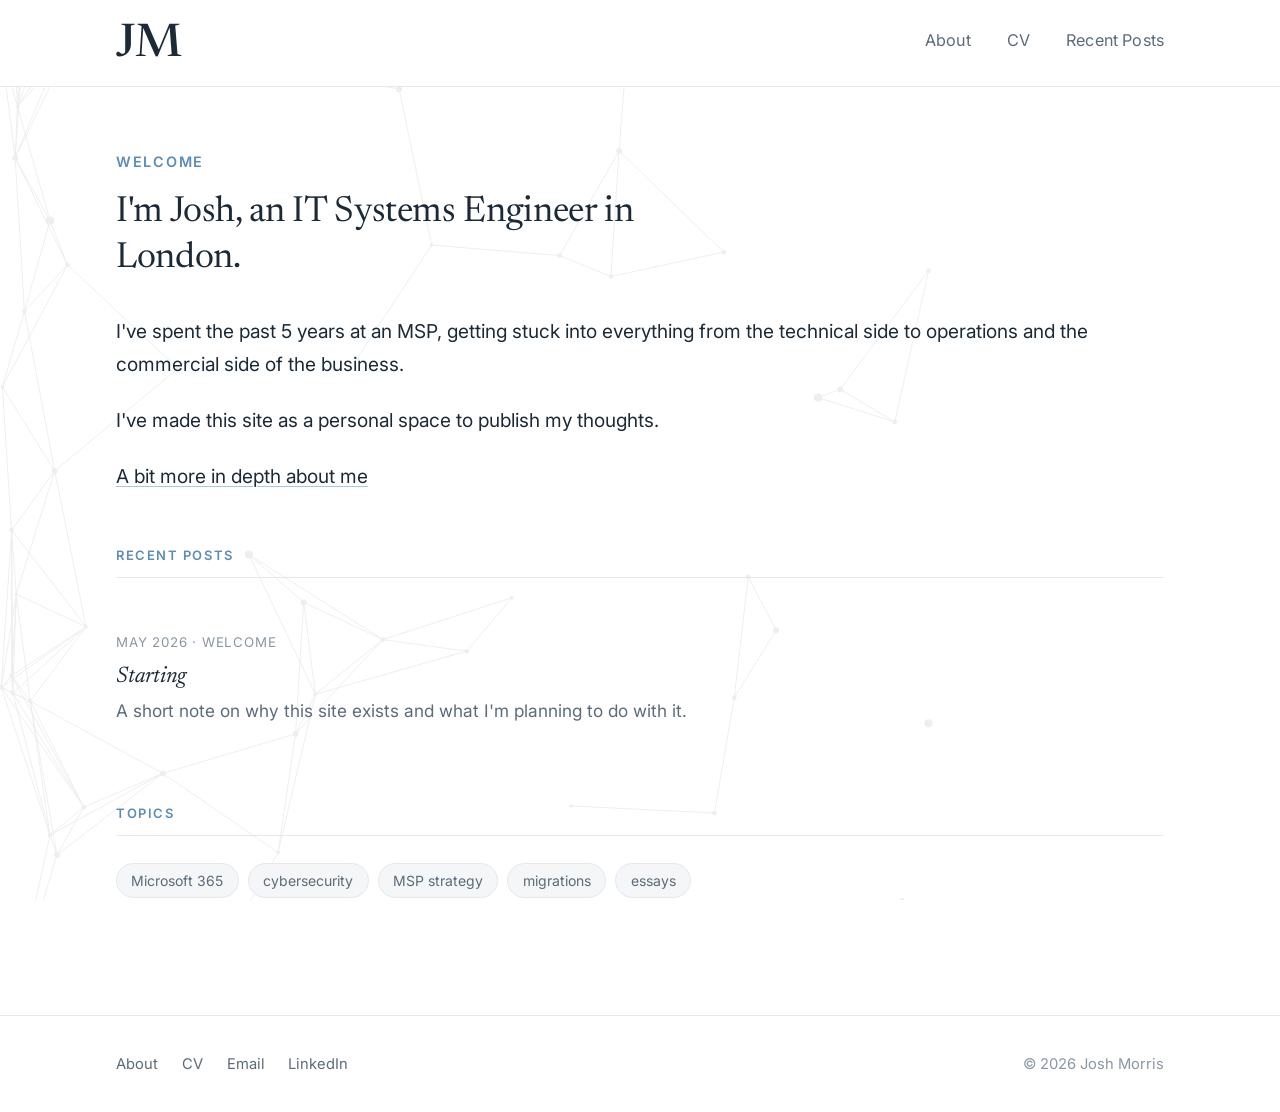
==== commit faaec5e3: "Restore Josh personal site from 22 June version Polyoptic files uploaded on 3 Aug replaced index.htm" ====
--- a/index.html
+++ b/index.html
@@ -1,372 +1,79 @@
 <!DOCTYPE html>
-<html lang="en-GB">
+<html lang="en">
 <head>
-<meta charset="utf-8">
-<meta name="viewport" content="width=device-width,initial-scale=1">
-<meta name="robots" content="noindex, nofollow">
-<title>Polyoptic — UK official statistics, plotted against who was in power</title>
-<meta name="description" content="Polyoptic aggregates UK official statistics and lets you rebase, deflate and compare them, with the governing party of the day shown behind every chart.">
-<link rel="preconnect" href="https://fonts.googleapis.com">
-<link rel="preconnect" href="https://fonts.gstatic.com" crossorigin>
-<link href="https://fonts.googleapis.com/css2?family=IBM+Plex+Mono:wght@400;500;600&family=IBM+Plex+Sans:wght@400;500;600;700&display=swap" rel="stylesheet">
-<style>
-:root{
-  --purple:#4633A8; --purple-d:#2F2178; --purple-l:#EDE9F9; --purple-xl:#F7F5FD;
-  --ink:#14121C; --muted:#6E6A80; --faint:#9A96AC;
-  --rule:#E3E1EB; --rule-2:#F0EFF5; --bg:#FFFFFF; --panel:#FBFBFD;
-  --con:#0B6FB4; --lab:#C8102E; --coa:#5E9FD0;
-  --warn:#8A5A00; --warn-bg:#FFF8E8; --warn-rule:#E9D5A3;
-}
-*{box-sizing:border-box}
-html,body{margin:0;padding:0}
-body{font-family:'IBM Plex Sans',system-ui,sans-serif;color:var(--ink);background:var(--bg);
-  font-size:15px;line-height:1.5;-webkit-font-smoothing:antialiased}
-a{color:var(--purple);text-decoration:none}
-a:hover{text-decoration:underline}
-.wrap{max-width:1080px;margin:0 auto;padding:0 22px}
-
-header{border-bottom:1px solid var(--rule);position:sticky;top:0;background:var(--bg);z-index:30}
-.hrow{display:flex;align-items:center;gap:22px;padding:11px 0}
-.brand{display:flex;align-items:center;gap:9px;color:var(--ink)}
-.brand:hover{text-decoration:none}
-#logo{width:27px;height:27px;display:block}
-.wm{font-weight:600;letter-spacing:-.02em;font-size:17px}
-.wm .b{color:var(--purple)}
-nav{margin-left:auto;display:flex;gap:20px;font-size:13.5px}
-nav a{color:var(--muted)}
-nav a:hover{color:var(--ink);text-decoration:none}
-.cta{
-  border:1px solid var(--purple);background:var(--purple);color:#fff!important;
-  padding:6px 13px;font-size:13px;border-radius:0;
-}
-.cta:hover{background:var(--purple-d);border-color:var(--purple-d);text-decoration:none}
-
-/* ── hero ── */
-.hero{padding:64px 0 30px;border-bottom:1px solid var(--rule)}
-.eyebrow{
-  font-family:'IBM Plex Mono';font-size:10.5px;letter-spacing:.13em;text-transform:uppercase;
-  color:var(--purple);margin-bottom:16px;
-}
-h1{
-  font-size:clamp(30px,5.2vw,52px);line-height:1.08;letter-spacing:-.028em;
-  font-weight:600;margin:0 0 18px;max-width:16ch;
-}
-h1 em{font-style:normal;color:var(--purple)}
-.lede{font-size:17px;color:var(--muted);max-width:56ch;margin:0 0 26px;line-height:1.55}
-.herobtns{display:flex;gap:10px;flex-wrap:wrap;align-items:center}
-.btn{
-  border:1px solid var(--rule);background:var(--bg);color:var(--ink);
-  padding:9px 15px;font-size:14px;border-radius:0;display:inline-block;
-}
-.btn:hover{border-color:var(--purple);background:var(--purple-xl);text-decoration:none}
-.btn.pri{background:var(--purple);border-color:var(--purple);color:#fff}
-.btn.pri:hover{background:var(--purple-d);border-color:var(--purple-d)}
-
-/* ── signature: the era ribbon chart ── */
-.demo{border:1px solid var(--rule);margin:36px 0 0;background:var(--bg)}
-.demohead{padding:13px 16px 10px;border-bottom:1px solid var(--rule-2);display:flex;
-  align-items:baseline;gap:12px;flex-wrap:wrap}
-.demotitle{font-size:15px;font-weight:600}
-.demosub{font-family:'IBM Plex Mono';font-size:10.5px;color:var(--muted)}
-.demofoot{padding:9px 16px;border-top:1px solid var(--rule-2);display:flex;gap:16px;
-  flex-wrap:wrap;font-family:'IBM Plex Mono';font-size:10px;color:var(--muted)}
-.swatch{display:inline-flex;align-items:center;gap:6px}
-.swatch i{width:14px;height:4px;display:block}
-svg{display:block;width:100%;height:auto}
-
-/* ── sections ── */
-section{padding:52px 0;border-bottom:1px solid var(--rule)}
-h2{font-size:23px;letter-spacing:-.018em;font-weight:600;margin:0 0 6px}
-.sublede{color:var(--muted);margin:0 0 26px;max-width:62ch}
-
-.tiles{display:grid;grid-template-columns:repeat(auto-fill,minmax(230px,1fr));gap:12px}
-.tile{
-  border:1px solid var(--rule);padding:15px 16px 14px;color:var(--ink);
-  display:block;transition:border-color .12s,background .12s;
-}
-.tile:hover{border-color:var(--purple);background:var(--purple-xl);text-decoration:none}
-.tile .tname{font-weight:600;font-size:15px;margin-bottom:3px}
-.tile .tcount{font-family:'IBM Plex Mono';font-size:10.5px;color:var(--muted)}
-.tile .tdesc{font-size:13px;color:var(--muted);margin-top:7px;line-height:1.45}
-.tile.soon{opacity:.55}
-.tile.soon:hover{border-color:var(--rule);background:var(--bg)}
-.badge{
-  font-family:'IBM Plex Mono';font-size:9px;letter-spacing:.09em;text-transform:uppercase;
-  border:1px solid var(--rule);padding:1px 5px;color:var(--muted);margin-left:7px;
-  vertical-align:2px;
-}
-.badge.live{border-color:var(--purple);color:var(--purple)}
-
-.pairs{display:grid;grid-template-columns:repeat(auto-fill,minmax(300px,1fr));gap:12px}
-.pair{
-  border:1px solid var(--rule);padding:15px 16px;color:var(--ink);display:block;
-  transition:border-color .12s,background .12s;
-}
-.pair:hover{border-color:var(--purple);background:var(--purple-xl);text-decoration:none}
-.pair .q{font-size:15px;font-weight:500;line-height:1.35;margin-bottom:6px}
-.pair .m{font-family:'IBM Plex Mono';font-size:10.5px;color:var(--muted)}
-
-.honest{display:grid;grid-template-columns:1fr 1fr;gap:0;border:1px solid var(--rule)}
-@media(max-width:760px){.honest{grid-template-columns:1fr}}
-.hcell{padding:16px 18px;border-right:1px solid var(--rule);border-bottom:1px solid var(--rule)}
-.hcell:nth-child(2n){border-right:none}
-.hcell:nth-last-child(-n+2){border-bottom:none}
-@media(max-width:760px){.hcell{border-right:none}.hcell:nth-last-child(-n+2){border-bottom:1px solid var(--rule)}
-  .hcell:last-child{border-bottom:none}}
-.hcell b{display:block;font-size:14px;margin-bottom:4px}
-.hcell span{font-size:13.5px;color:var(--muted);line-height:1.5}
-
-.warnbox{
-  border:1px solid var(--warn-rule);background:var(--warn-bg);padding:11px 14px;
-  font-size:13.5px;color:#5C3D00;margin-bottom:26px;
-}
-.warnbox b{font-weight:600}
-
-footer{padding:34px 0 52px;color:var(--muted);font-size:13px}
-.frow{display:flex;gap:26px;flex-wrap:wrap;align-items:baseline}
-.frow .sp{margin-left:auto;font-family:'IBM Plex Mono';font-size:10.5px}
-@media(prefers-reduced-motion:reduce){*{transition:none!important}}
-</style>
+  <meta charset="UTF-8">
+  <meta name="viewport" content="width=device-width, initial-scale=1.0">
+  <title>J. Morris</title>
+  <meta name="description" content="Josh Morris — IT Systems Engineer in London. Writing on Microsoft 365, cybersecurity, and how MSPs run.">
+  <link rel="icon" href="/favicon.ico" sizes="any">
+  <link rel="icon" type="image/png" href="/jmorrisfavicon.png">
+  <link rel="apple-touch-icon" href="/appletouchicon.png">
+  <link rel="preconnect" href="https://fonts.googleapis.com">
+  <link rel="preconnect" href="https://fonts.gstatic.com" crossorigin>
+  <link href="https://fonts.googleapis.com/css2?family=Inter:wght@400;500;600&family=Newsreader:ital,opsz,wght@0,6..72,300..600;1,6..72,300..600&display=swap" rel="stylesheet">
+  <link rel="stylesheet" href="/styles.css">
 </head>
 <body>
+  <header class="site-header">
+    <div class="site-header__inner">
+      <a class="brand" href="/" aria-label="J. Morris — home">
+        <svg viewBox="0 0 132 56" xmlns="http://www.w3.org/2000/svg" role="img" aria-label="JM monogram">
+          <text x="0" y="44" font-family="Newsreader, Georgia, serif" font-size="56" font-weight="500" letter-spacing="-1" fill="#1B2A36">JM</text>
+        </svg>
+      </a>
+      <nav class="site-nav" aria-label="Primary">
+        <a href="/about.html">About</a>
+        <a href="/cv.html">CV</a>
+        <a href="/thoughts.html">Recent Posts</a>
+      </nav>
+    </div>
+  </header>
 
-<header>
-  <div class="wrap hrow">
-    <a class="brand" href="index.html">
-      <svg id="logo" viewBox="0 0 32 32" aria-hidden="true">
-        <path d="M1.5 17.5C5 8 11 3.5 17.5 3.5c7 0 11.5 5 13 11.5-3 9-9.5 13.5-16 13.5C8 28.5 3.5 24 1.5 17.5Z"
-              fill="none" stroke="#4633A8" stroke-width="2.1" stroke-linejoin="round"/>
-        <rect x="10.2" y="15.5" width="2.4" height="5.4" fill="#4633A8"/>
-        <rect x="14"   y="12.2" width="2.4" height="8.7" fill="#4633A8"/>
-        <rect x="17.8" y="14"   width="2.4" height="6.9" fill="#4633A8"/>
-        <rect x="21.6" y="10.4" width="2.4" height="10.5" fill="#4633A8"/>
-      </svg>
-      <span class="wm">poly<span class="b">optic</span></span>
-    </a>
-    <nav>
-      <a href="#topics">Topics</a>
-      <a href="#questions">Questions</a>
-      <a href="#method">Method</a>
-      <a class="cta" href="explore.html">Explorer</a>
-    </nav>
-  </div>
-</header>
+  <main class="page">
+    <!-- HERO: edit the welcome, title, and bio here -->
+    <section class="hero">
+      <p class="hero-welcome">Welcome</p>
+      <h1 class="hero-title">I'm Josh, an IT Systems Engineer in London.</h1>
+      <p class="lede">I've spent the past 5 years at an MSP, getting stuck into everything from the technical side to operations and the commercial side of the business.</p>
+      <p class="lede">I've made this site as a personal space to publish my thoughts.</p>
+      <p class="lede"><a href="/about.html">A bit more in depth about me</a></p>
+    </section>
 
-<div class="wrap">
+    <!-- RECENT POSTS: add new <li> entries here when you publish -->
+    <section>
+      <h2 class="section-title">Recent posts</h2>
+      <ul class="posts">
+        <li class="post-item">
+          <p class="post-meta">May 2026 · Welcome</p>
+          <h3 class="post-title"><a href="/posts/welcome.html">Starting</a></h3>
+          <p class="post-excerpt">A short note on why this site exists and what I'm planning to do with it.</p>
+        </li>
+      </ul>
+    </section>
 
-  <div class="hero">
-    <div class="eyebrow">UK official statistics</div>
-    <h1>Every number, against <em>who was in power</em> at the time.</h1>
-    <p class="lede">
-      Polyoptic collects statistics that government already publishes and lets you do the
-      things a chart in a press release never does — rebase to a common year, adjust to
-      real terms, put two series side by side, and see which administration held office
-      across every stretch of the line.
-    </p>
-    <div class="herobtns">
-      <a class="btn pri" href="explore.html">Open the explorer</a>
-      <a class="btn" href="#method">How it works</a>
+    <!-- TOPICS: edit or remove as you like -->
+    <section>
+      <h2 class="section-title">Topics</h2>
+      <ul class="tag-list">
+        <li><a class="tag" href="/thoughts.html">Microsoft 365</a></li>
+        <li><a class="tag" href="/thoughts.html">cybersecurity</a></li>
+        <li><a class="tag" href="/thoughts.html">MSP strategy</a></li>
+        <li><a class="tag" href="/thoughts.html">migrations</a></li>
+        <li><a class="tag" href="/thoughts.html">essays</a></li>
+      </ul>
+    </section>
+  </main>
+
+  <footer class="site-footer">
+    <div class="site-footer__inner">
+      <div class="site-footer__links">
+        <a href="/about.html">About</a>
+        <a href="/cv.html">CV</a>
+        <a href="mailto:hello@morrisjb.com">Email</a>
+        <a href="https://linkedin.com">LinkedIn</a>
+      </div>
+      <div class="site-footer__note">© 2026 Josh Morris</div>
     </div>
-
-    <div class="demo">
-      <div class="demohead">
-        <span class="demotitle">House prices and average earnings</span>
-        <span class="demosub">Rebased 1997 = 100 · United Kingdom</span>
-      </div>
-      <div style="padding:10px 12px 2px"><svg id="demo" viewBox="0 0 900 300" role="img"
-        aria-label="Two rebased index lines from 1997 to 2025 above a ribbon showing the governing party"></svg></div>
-      <div class="demofoot">
-        <span class="swatch"><i style="background:#4633A8"></i>House prices</span>
-        <span class="swatch"><i style="background:#C8102E"></i>Average earnings</span>
-        <span class="swatch" style="margin-left:auto">
-          <i style="background:var(--con)"></i>Con
-          <i style="background:var(--coa)"></i>Coalition
-          <i style="background:var(--lab)"></i>Lab
-        </span>
-      </div>
-    </div>
-  </div>
-
-  <section id="topics">
-    <h2>Topics</h2>
-    <p class="sublede">
-      Three sections are built out. The rest are queued — the data model treats topics as
-      tags rather than folders, so adding one costs a query, not a rebuild.
-    </p>
-    <div class="tiles">
-      <a class="tile" href="explore.html#s=gdp,unemp&c=line&t=index&f=1997&to=2025&r=1">
-        <div class="tname">Economy <span class="badge live">Live</span></div>
-        <div class="tcount">32 indicators</div>
-        <div class="tdesc">Output, prices, pay, employment, rates and the public finances.</div>
-      </a>
-      <a class="tile" href="explore.html#s=hpi,completions&c=line&t=index&f=1997&to=2025&r=1">
-        <div class="tname">Housing <span class="badge live">Live</span></div>
-        <div class="tcount">21 indicators</div>
-        <div class="tdesc">Prices, rents, supply, social stock, homelessness and tenure.</div>
-      </a>
-      <a class="tile" href="explore.html#s=att8,funding&c=line&t=none&f=2011&to=2025&r=1">
-        <div class="tname">Education <span class="badge live">Live</span></div>
-        <div class="tcount">20 indicators</div>
-        <div class="tdesc">Attainment, funding, absence, exclusions, teachers and entry to HE.</div>
-      </a>
-      <a class="tile" href="explore.html#s=rtt,rtt18&c=line&t=none&f=2008&to=2025&r=1">
-        <div class="tname">Health</div>
-        <div class="tcount">17 indicators</div>
-        <div class="tdesc">Waiting lists, urgent care, workforce, life expectancy and mortality.</div>
-      </a>
-      <a class="tile" href="explore.html#s=csew,recorded&c=line&t=none&f=2003&to=2025&r=1">
-        <div class="tname">Crime &amp; Justice</div>
-        <div class="tcount">10 indicators</div>
-        <div class="tdesc">Survey and recorded crime, charge rates, courts and prisons.</div>
-      </a>
-      <a class="tile" href="explore.html#s=railjourneys,busjourneys&c=line&t=index&f=2004&to=2025&r=1">
-        <div class="tname">Transport</div>
-        <div class="tcount">9 indicators</div>
-        <div class="tdesc">Rail, bus, road traffic, casualties and the switch to electric.</div>
-      </a>
-      <a class="tile" href="explore.html#s=ghg,renewshare&c=line&t=none&f=1990&to=2025&r=1">
-        <div class="tname">Environment &amp; Energy</div>
-        <div class="tcount">11 indicators</div>
-        <div class="tdesc">Emissions, generation mix, energy prices, air and water quality.</div>
-      </a>
-      <a class="tile" href="explore.html#s=population,netmig&c=line&t=none&f=1991&to=2025&r=1">
-        <div class="tname">Population &amp; Migration</div>
-        <div class="tcount">10 indicators</div>
-        <div class="tdesc">Population, migration, births and deaths, visas and asylum.</div>
-      </a>
-      <a class="tile" href="explore.html#s=tme,receipts&c=line&t=none&f=1980&to=2025&r=1">
-        <div class="tname">Public Spending</div>
-        <div class="tcount">12 indicators</div>
-        <div class="tdesc">A lens across the others — spending, receipts, debt and caseloads.</div>
-      </a>
-    </div>
-  </section>
-
-  <section id="questions">
-    <h2>Questions worth a chart</h2>
-    <p class="sublede">
-      Each of these opens the explorer already loaded. You never face an empty canvas.
-    </p>
-    <div class="pairs">
-      <a class="pair" href="explore.html#s=hpi,awe&c=line&t=index&f=1997&to=2025&r=1">
-        <div class="q">Have house prices outrun pay, and by how much?</div>
-        <div class="m">House Price Index · Average weekly earnings · rebased 1997</div>
-      </a>
-      <a class="pair" href="explore.html#s=socialstock,tempacc&c=line&t=index&f=1997&to=2025&r=1">
-        <div class="q">What happened to social housing as temporary accommodation rose?</div>
-        <div class="m">Social housing stock · Households in temporary accommodation</div>
-      </a>
-      <a class="pair" href="explore.html#s=funding,att8&c=line&t=none&f=2011&to=2025&r=1">
-        <div class="q">Did per-pupil funding and attainment move together?</div>
-        <div class="m">School funding per pupil, real terms · Attainment 8</div>
-      </a>
-      <a class="pair" href="explore.html#s=csew,recorded&c=line&t=none&f=2003&to=2025&r=1">
-        <div class="q">Why do the two measures of crime disagree?</div>
-        <div class="m">Crime Survey incidence · Police recorded crime</div>
-      </a>
-      <a class="pair" href="explore.html#s=gdp,gdppc&c=line&t=index&f=1997&to=2025&r=1">
-        <div class="q">How far has GDP per head diverged from GDP since 2008?</div>
-        <div class="m">Gross domestic product · GDP per head · rebased</div>
-      </a>
-      <a class="pair" href="explore.html#s=hpi&g=region&a=UKI,UKC,UKD,UKK&c=line&t=index&f=1997&to=2025&r=1&v=map">
-        <div class="q">Where did house prices rise fastest?</div>
-        <div class="m">House Price Index · by region · map view</div>
-      </a>
-    </div>
-  </section>
-
-  <section id="method">
-    <h2>The warnings are the product</h2>
-    <p class="sublede">
-      Putting two lines on one chart is easy. Making the comparison honest is the hard part,
-      and it is the part nobody else bothers with. The explorer refuses to compare across a
-      mismatch quietly.
-    </p>
-    <div class="honest">
-      <div class="hcell"><b>Different geographies</b><span>England-only against UK-wide is not like for like, and the chart says so rather than letting the shapes imply otherwise.</span></div>
-      <div class="hcell"><b>Different year bases</b><span>Academic and financial years plot at the calendar year they start in, so two points on the same vertical can sit twelve months apart.</span></div>
-      <div class="hcell"><b>Different units</b><span>Two lines on separate scales can be made to look related by scaling alone. The warning offers a one-click rebase.</span></div>
-      <div class="hcell"><b>Inapplicable transforms</b><span>You can deflate a cash figure. You cannot deflate a rate. Transforms that would produce nonsense are greyed out, not silently applied.</span></div>
-      <div class="hcell"><b>Series discontinuities</b><span>The Labour Force Survey became the Transformed LFS; absence recording changed after 2020. The chart draws the break instead of a smooth line across it.</span></div>
-      <div class="hcell"><b>Devolved definitions</b><span>Scottish qualifications are not GCSEs, and each nation's NHS counts waiting differently. Compare the trend inside a nation, not the level between them.</span></div>
-    </div>
-  </section>
-
-  <section>
-    <h2>Where the numbers come from</h2>
-    <p class="sublede">
-      Polyoptic publishes no original data. Everything here is collected by ONS, MHCLG, DfE,
-      the Home Office, DESNZ, Defra, the Department for Transport, NHS England, the Bank of
-      England, the OBR and HM Treasury, and is used under the Open Government Licence v3.0.
-      Every chart carries its sources, its licence and a CSV download.
-    </p>
-    <p class="sublede" style="margin-bottom:0">
-      Figures get revised. The published bundle is committed to the repository each week, so
-      <code style="font-family:'IBM Plex Mono';font-size:12.5px">git log data/bundle.json</code>
-      shows exactly when a number changed and by how much.
-    </p>
-  </section>
-
-</div>
-
-<footer class="wrap">
-  <div class="frow">
-    <span>Polyoptic — polyoptic.co</span>
-    <a href="explore.html">Explorer</a>
-    <span>Contains public sector information licensed under the Open Government Licence v3.0</span>
-    <span class="sp">Not affiliated with any government department</span>
-  </div>
-</footer>
-
-<script>
-/* ── hero chart ────────────────────────────────────────────────
-   PLACEHOLDER SHAPES. Replaced when the ingest runs; until then
-   these are illustrative curves, not statistics.
-   ───────────────────────────────────────────────────────────── */
-(function(){
-  const FROM = 1997, TO = 2025, W = 900, H = 300, M = {t:14,r:20,b:30,l:44};
-  const ERAS = [
-    {from:1997.35,to:2010.35,c:"var(--lab)",p:"Labour"},
-    {from:2010.35,to:2015.35,c:"var(--coa)",p:"Conservative–Lib Dem coalition"},
-    {from:2015.35,to:2024.5, c:"var(--con)",p:"Conservative"},
-    {from:2024.5, to:2026,   c:"var(--lab)",p:"Labour"},
-  ];
-  const n = TO - FROM + 1;
-  const shape = (f) => Array.from({length:n}, (_,i) => f(i/(n-1)));
-  const houses  = shape(t => 100 + 245*t + 60*Math.sin(t*3.1) - 34*Math.exp(-((t-0.42)**2)/0.006));
-  const earnings= shape(t => 100 + 108*t + 12*Math.sin(t*4.4));
-
-  const x = y => M.l + (y-FROM)/(TO-FROM)*(W-M.l-M.r);
-  const all = [...houses, ...earnings];
-  const lo = 80, hi = Math.max(...all)*1.04;
-  const yv = v => H-M.b-12 - (v-lo)/(hi-lo)*(H-M.t-M.b-12);
-
-  let g = "";
-  for (let t = 100; t <= hi; t += 100){
-    g += `<line x1="${M.l}" x2="${W-M.r}" y1="${yv(t)}" y2="${yv(t)}" stroke="var(--rule-2)"/>
-          <text x="${M.l-8}" y="${yv(t)+3.5}" text-anchor="end"
-            style="font-family:'IBM Plex Mono';font-size:10px;fill:var(--muted)">${t}</text>`;
-  }
-  for (let yr = 2000; yr <= TO; yr += 5)
-    g += `<text x="${x(yr)}" y="${H-M.b+15}" text-anchor="middle"
-            style="font-family:'IBM Plex Mono';font-size:10px;fill:var(--muted)">${yr}</text>`;
-  g += `<line x1="${M.l}" x2="${W-M.r}" y1="${H-M.b-12}" y2="${H-M.b-12}" stroke="var(--rule)"/>`;
-
-  for (const e of ERAS){
-    const a = Math.max(x(Math.max(e.from,FROM)), M.l), b = Math.min(x(Math.min(e.to,TO+1)), W-M.r);
-    if (b > a) g += `<rect x="${a.toFixed(1)}" y="${H-M.b-6}" width="${(b-a).toFixed(1)}" height="7"
-      fill="${e.c}" opacity=".72"><title>${e.p}</title></rect>`;
-  }
-
-  const draw = (vals, colour) => {
-    const d = vals.map((v,i) => `${i?"L":"M"}${x(FROM+i).toFixed(1)},${yv(v).toFixed(1)}`).join(" ");
-    return `<path d="${d}" fill="none" stroke="${colour}" stroke-width="2.2"
-      stroke-linejoin="round" stroke-linecap="round"/>
-      <circle cx="${x(TO)}" cy="${yv(vals.at(-1))}" r="3.2" fill="${colour}"/>`;
-  };
-  g += draw(earnings, "#C8102E") + draw(houses, "#4633A8");
-  document.getElementById("demo").innerHTML = g;
-})();
-</script>
+  </footer>
 </body>
 </html>
--- a/styles.css
+++ b/styles.css
@@ -0,0 +1,380 @@
+/* ================================================================
+   morrisjb.com — site styles
+   White ground, light-grey surfaces, light-blue accent.
+   Serif wordmark + headlines (Newsreader), clean sans body (Inter).
+   ================================================================ */
+
+:root {
+  --bg: #FFFFFF;
+  --surface: #F4F6F8;
+  --surface-2: #EDF1F5;
+  --border: #E3E8EE;
+  --text: #1B2A36;
+  --muted: #5C6B7A;
+  --faint: #8A97A4;
+  --accent: #5B8DB8;
+  --accent-soft: #A9C7DE;
+  --max-width: 560px;
+  --header-max: 1120px;
+}
+
+* { box-sizing: border-box; margin: 0; }
+
+html {
+  font-size: 18px;
+  -webkit-text-size-adjust: 100%;
+  scroll-behavior: smooth;
+}
+
+body {
+  font-family: 'Inter', -apple-system, BlinkMacSystemFont, 'Segoe UI', Roboto, sans-serif;
+  font-weight: 400;
+  background: var(--bg);
+  color: var(--text);
+  line-height: 1.65;
+  -webkit-font-smoothing: antialiased;
+  text-rendering: optimizeLegibility;
+}
+
+/* ---------- Geometric background (all pages) ---------- */
+/* Left-anchored node network, faint enough to sit behind the text.
+   Fades out toward the right so the reading column stays clean. */
+body::before {
+  content: "";
+  position: fixed;
+  inset: 0;
+  z-index: -1;
+  background-image: url("/bg-network.svg");
+  background-size: cover;
+  background-position: left center;
+  background-repeat: no-repeat;
+  opacity: 0.085;
+  -webkit-mask-image: linear-gradient(to right, #000 0%, #000 70%, transparent 100%);
+          mask-image: linear-gradient(to right, #000 0%, #000 70%, transparent 100%);
+  pointer-events: none;
+}
+
+/* ---------- Site header (full-width bar) ---------- */
+.site-header {
+  border-bottom: 1px solid var(--border);
+  background: var(--bg);
+}
+
+.site-header__inner {
+  max-width: var(--header-max);
+  margin: 0 auto;
+  padding: 1.1rem 2rem;
+  display: flex;
+  align-items: center;
+  justify-content: space-between;
+  gap: 1.5rem;
+}
+
+.brand {
+  display: inline-flex;
+  align-items: center;
+  text-decoration: none;
+  line-height: 0;
+}
+
+.brand svg { display: block; height: 46px; width: auto; }
+
+.site-nav {
+  display: flex;
+  align-items: center;
+  gap: 2rem;
+  font-size: 0.9rem;
+  letter-spacing: 0.01em;
+}
+
+.site-nav a {
+  color: var(--muted);
+  text-decoration: none;
+  padding-bottom: 3px;
+  border-bottom: 1.5px solid transparent;
+  transition: color 0.15s ease, border-color 0.15s ease;
+}
+
+.site-nav a:hover,
+.site-nav a[aria-current="page"] {
+  color: var(--text);
+  border-bottom-color: var(--accent);
+}
+
+/* ---------- Layout ---------- */
+.page {
+  max-width: var(--header-max);
+  margin: 0 auto;
+  padding: 3.5rem 2rem 4rem;
+}
+
+/* ---------- Typography ---------- */
+h1, h2, h3, h4, .display {
+  font-family: 'Newsreader', Georgia, 'Times New Roman', serif;
+  font-weight: 400;
+  line-height: 1.2;
+  letter-spacing: -0.01em;
+}
+
+h1 { font-size: 2.25rem; margin: 0 0 1rem; }
+h2 { font-size: 1.4rem; margin: 2.75rem 0 1rem; }
+h3 { font-size: 1.15rem; margin: 2rem 0 0.75rem; }
+
+p { margin-bottom: 1.25rem; }
+
+a {
+  color: var(--text);
+  text-decoration: underline;
+  text-decoration-color: var(--accent-soft);
+  text-decoration-thickness: 1px;
+  text-underline-offset: 3px;
+  transition: text-decoration-color 0.15s ease;
+}
+a:hover { text-decoration-color: var(--accent); }
+
+em { font-style: italic; }
+strong { font-weight: 600; }
+
+ul, ol { margin: 0 0 1.25rem 1.4rem; }
+li { margin-bottom: 0.45rem; }
+
+blockquote {
+  margin: 2rem 0;
+  padding-left: 1.25rem;
+  border-left: 3px solid var(--accent-soft);
+  color: var(--muted);
+  font-style: italic;
+}
+
+/* ---------- Eyebrow + rule (signature device) ---------- */
+.eyebrow {
+  font-size: 0.72rem;
+  font-weight: 600;
+  letter-spacing: 0.12em;
+  text-transform: uppercase;
+  color: var(--accent);
+  margin-bottom: 0.6rem;
+}
+
+.rule {
+  border: none;
+  height: 2px;
+  width: 56px;
+  background: var(--accent-soft);
+  margin: 0 0 1.75rem;
+}
+
+.section-title {
+  font-family: 'Inter', sans-serif;
+  font-size: 0.72rem;
+  font-weight: 600;
+  letter-spacing: 0.12em;
+  text-transform: uppercase;
+  color: var(--accent);
+  margin: 3rem 0 0;
+  padding-bottom: 0.75rem;
+  border-bottom: 1px solid var(--border);
+}
+
+/* ---------- Hero (home / about) ---------- */
+.hero { margin-bottom: 1rem; }
+
+.hero-welcome {
+  font-size: 0.8rem;
+  font-weight: 600;
+  letter-spacing: 0.12em;
+  text-transform: uppercase;
+  color: var(--accent);
+  margin-bottom: 0.9rem;
+}
+
+.hero-title {
+  font-family: 'Newsreader', Georgia, serif;
+  font-size: 2rem;
+  font-style: normal;
+  font-weight: 400;
+  line-height: 1.3;
+  margin: 0 0 1.75rem;
+  max-width: 30ch;
+}
+
+.lede {
+  font-size: 1.0625rem;
+  line-height: 1.75;
+  color: var(--text);
+}
+
+.lede + .lede { margin-top: 1.25rem; }
+
+/* ---------- Post list ---------- */
+.posts { list-style: none; padding: 0; margin: 1.5rem 0 0; }
+
+.post-item {
+  padding: 1.5rem 0;
+  border-bottom: 1px solid var(--border);
+}
+.post-item:last-child { border-bottom: none; }
+
+.post-meta {
+  font-size: 0.74rem;
+  color: var(--faint);
+  letter-spacing: 0.06em;
+  text-transform: uppercase;
+  margin-bottom: 0.5rem;
+}
+
+.post-title {
+  font-size: 1.25rem;
+  font-style: italic;
+  margin: 0 0 0.4rem;
+}
+.post-title a { text-decoration: none; color: var(--text); }
+.post-title a:hover { text-decoration: underline; text-decoration-color: var(--accent-soft); }
+
+.post-excerpt { font-size: 0.96rem; color: var(--muted); margin: 0; }
+
+/* ---------- Year groupings ---------- */
+.year-group { margin-bottom: 2rem; }
+.year-label {
+  font-family: 'Newsreader', Georgia, serif;
+  font-size: 1.1rem;
+  color: var(--faint);
+  margin: 2rem 0 0;
+}
+
+/* ---------- Topic tags ---------- */
+.tag-list {
+  display: flex; flex-wrap: wrap; gap: 0.5rem;
+  margin: 1.5rem 0 0; padding: 0; list-style: none;
+}
+.tag {
+  display: inline-block;
+  padding: 0.28rem 0.8rem;
+  font-size: 0.78rem;
+  color: var(--muted);
+  border: 1px solid var(--border);
+  border-radius: 999px;
+  background: var(--surface);
+  text-decoration: none;
+  transition: border-color 0.15s ease, color 0.15s ease, background 0.15s ease;
+}
+.tag:hover { border-color: var(--accent-soft); color: var(--text); background: var(--surface-2); }
+
+/* ---------- Article ---------- */
+.article-header { margin-bottom: 2.5rem; }
+.article-meta {
+  font-size: 0.74rem; color: var(--faint);
+  letter-spacing: 0.06em; text-transform: uppercase;
+  margin-bottom: 0.75rem;
+}
+.article-title {
+  font-size: 2.1rem; line-height: 1.2; margin: 0 0 0.9rem;
+}
+.article-subtitle {
+  font-family: 'Newsreader', Georgia, serif;
+  font-size: 1.15rem; font-style: italic;
+  color: var(--muted); line-height: 1.5;
+}
+.article-content { font-size: 1.0625rem; line-height: 1.78; }
+.article-content p { margin-bottom: 1.3rem; }
+.article-footer {
+  margin-top: 4rem; padding-top: 1.5rem;
+  border-top: 1px solid var(--border);
+  font-size: 0.9rem; color: var(--muted);
+}
+.back-link { text-decoration: none; color: var(--accent); font-weight: 500; }
+.back-link:hover { text-decoration: underline; }
+
+/* ---------- About ---------- */
+.about-intro {
+  font-family: 'Newsreader', Georgia, serif;
+  font-size: 1.2rem; font-style: italic;
+  color: var(--muted); margin-bottom: 2rem;
+}
+
+/* ---------- CV ---------- */
+.cv-header {
+  margin-bottom: 2.5rem; padding-bottom: 1.5rem;
+  border-bottom: 1px solid var(--border);
+}
+.cv-name { font-size: 2rem; margin: 0 0 0.35rem; }
+.cv-role-line {
+  font-family: 'Newsreader', Georgia, serif;
+  font-size: 1.05rem; font-style: italic;
+  color: var(--muted); margin-bottom: 0.5rem;
+}
+.cv-contact { font-size: 0.85rem; color: var(--faint); }
+.cv-section { margin-bottom: 2.5rem; }
+.cv-role { margin-bottom: 1.75rem; }
+.cv-role:last-child { margin-bottom: 0; }
+.cv-role-header {
+  display: flex; justify-content: space-between;
+  align-items: baseline; flex-wrap: wrap; gap: 0.4rem;
+  margin-bottom: 0.25rem;
+}
+.cv-title { font-size: 1.05rem; font-weight: 600; }
+.cv-dates { font-size: 0.82rem; color: var(--faint); }
+.cv-org { font-size: 0.95rem; color: var(--muted); margin-bottom: 0.6rem; }
+.cv-description { font-size: 0.96rem; margin: 0; color: var(--text); }
+.cv-skills { font-size: 0.96rem; line-height: 1.8; }
+
+/* ---------- Footer ---------- */
+.site-footer {
+  border-top: 1px solid var(--border);
+  margin-top: 2rem;
+}
+.site-footer__inner {
+  max-width: var(--header-max);
+  margin: 0 auto;
+  padding: 2rem;
+  font-size: 0.82rem;
+  color: var(--faint);
+  display: flex;
+  align-items: center;
+  justify-content: space-between;
+  flex-wrap: wrap;
+  gap: 0.75rem;
+}
+.site-footer__links a {
+  color: var(--muted); text-decoration: none; margin-right: 1.1rem;
+}
+.site-footer__links a:hover { color: var(--text); }
+.site-footer__note { color: var(--faint); }
+
+/* ---------- Responsive ---------- */
+@media (max-width: 720px) {
+  html { font-size: 17px; }
+  .site-header__inner { padding: 0.9rem 1.25rem; gap: 1rem; }
+  .brand svg { height: 38px; }
+  .site-nav { gap: 1.1rem; font-size: 0.84rem; }
+  .page { padding: 2.5rem 1.25rem 3rem; }
+  .hero-title { font-size: 1.6rem; }
+  .article-title { font-size: 1.7rem; }
+  .cv-role-header { flex-direction: column; gap: 0.1rem; }
+  .site-footer__inner { padding: 1.5rem 1.25rem; flex-direction: column; align-items: flex-start; }
+}
+
+@media (max-width: 420px) {
+  .site-nav { gap: 0.85rem; font-size: 0.8rem; }
+  .brand svg { height: 34px; }
+}
+
+/* ---------- Accessibility ---------- */
+@media (prefers-reduced-motion: reduce) {
+  * { animation: none !important; transition: none !important; scroll-behavior: auto !important; }
+}
+
+a:focus-visible, .tag:focus-visible {
+  outline: 2px solid var(--accent);
+  outline-offset: 3px;
+  border-radius: 2px;
+}
+
+/* ---------- Print (CV) ---------- */
+@media print {
+  .site-header, .site-footer { display: none; }
+  body { background: #fff; color: #000; }
+  a { color: #000; text-decoration: none; }
+  .page { max-width: 100%; padding: 0; }
+  .cv-section { page-break-inside: avoid; }
+}
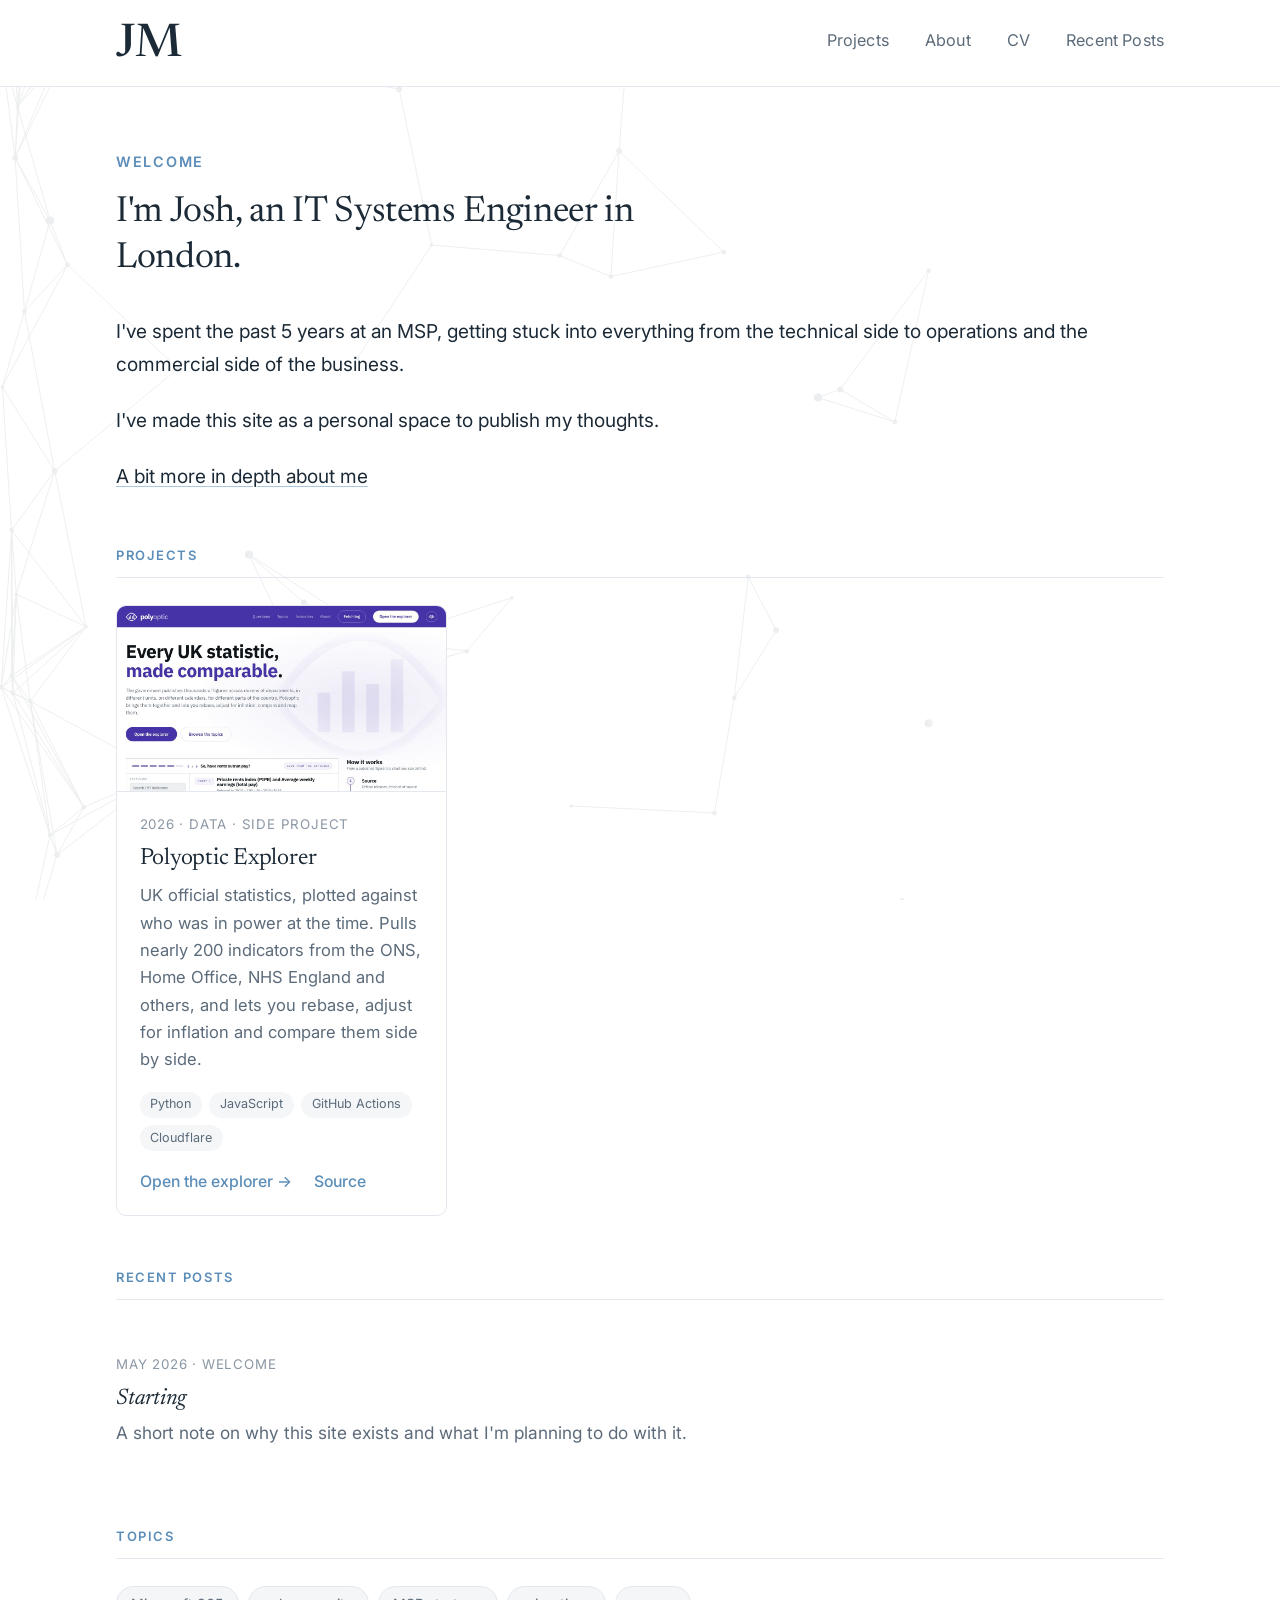
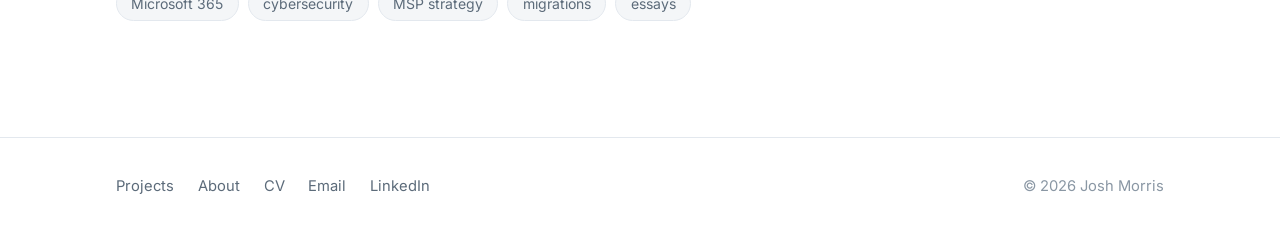
==== commit 7a9da7d9: "Add Projects section with Polyoptic Explorer card Adds a card grid to the homepage (copy a project-c" ====
--- a/index.html
+++ b/index.html
@@ -22,6 +22,7 @@
         </svg>
       </a>
       <nav class="site-nav" aria-label="Primary">
+        <a href="/#projects">Projects</a>
         <a href="/about.html">About</a>
         <a href="/cv.html">CV</a>
         <a href="/thoughts.html">Recent Posts</a>
@@ -37,6 +38,30 @@
       <p class="lede">I've spent the past 5 years at an MSP, getting stuck into everything from the technical side to operations and the commercial side of the business.</p>
       <p class="lede">I've made this site as a personal space to publish my thoughts.</p>
       <p class="lede"><a href="/about.html">A bit more in depth about me</a></p>
+    </section>
+
+    <!-- PROJECTS: copy a <li class="project-card"> block to add another project -->
+    <section id="projects">
+      <h2 class="section-title">Projects</h2>
+      <ul class="projects">
+        <li class="project-card">
+          <a class="project-card__image" href="https://polyoptic.co/" aria-hidden="true" tabindex="-1">
+            <img src="/projects/polyoptic.jpg" alt="" width="1200" height="675" loading="lazy">
+          </a>
+          <div class="project-card__body">
+            <p class="post-meta">2026 · Data · Side project</p>
+            <h3 class="project-card__title"><a href="https://polyoptic.co/">Polyoptic Explorer</a></h3>
+            <p class="project-card__text">UK official statistics, plotted against who was in power at the time. Pulls nearly 200 indicators from the ONS, Home Office, NHS England and others, and lets you rebase, adjust for inflation and compare them side by side.</p>
+            <ul class="project-card__stack">
+              <li>Python</li><li>JavaScript</li><li>GitHub Actions</li><li>Cloudflare</li>
+            </ul>
+            <p class="project-card__links">
+              <a href="https://polyoptic.co/explore">Open the explorer →</a>
+              <a href="https://github.com/JMorris100/Polyoptic">Source</a>
+            </p>
+          </div>
+        </li>
+      </ul>
     </section>
 
     <!-- RECENT POSTS: add new <li> entries here when you publish -->
@@ -67,6 +92,7 @@
   <footer class="site-footer">
     <div class="site-footer__inner">
       <div class="site-footer__links">
+        <a href="/#projects">Projects</a>
         <a href="/about.html">About</a>
         <a href="/cv.html">CV</a>
         <a href="mailto:hello@morrisjb.com">Email</a>
--- a/styles.css
+++ b/styles.css
@@ -378,3 +378,48 @@
   .page { max-width: 100%; padding: 0; }
   .cv-section { page-break-inside: avoid; }
 }
+
+/* ---------- Project cards ---------- */
+.projects {
+  list-style: none; padding: 0; margin: 1.5rem 0 0;
+  display: grid; gap: 1.5rem;
+  grid-template-columns: repeat(auto-fill, minmax(min(100%, 320px), 1fr));
+}
+.project-card {
+  margin: 0;
+  display: flex; flex-direction: column;
+  background: var(--bg);
+  border: 1px solid var(--border);
+  border-radius: 10px;
+  overflow: hidden;
+  transition: border-color 0.15s ease, box-shadow 0.15s ease, transform 0.15s ease;
+}
+.project-card:hover {
+  border-color: var(--accent-soft);
+  box-shadow: 0 6px 20px rgba(27, 42, 54, 0.08);
+  transform: translateY(-2px);
+}
+.project-card__image {
+  display: block; line-height: 0;
+  border-bottom: 1px solid var(--border);
+  background: var(--surface);
+}
+.project-card__image img { width: 100%; height: auto; aspect-ratio: 16 / 9; object-fit: cover; object-position: top left; }
+.project-card__body { padding: 1.25rem 1.25rem 1.1rem; display: flex; flex-direction: column; flex: 1; }
+.project-card__title { font-size: 1.3rem; margin: 0 0 0.5rem; }
+.project-card__title a { text-decoration: none; }
+.project-card__title a:hover { text-decoration: underline; text-decoration-color: var(--accent-soft); }
+.project-card__text { font-size: 0.92rem; color: var(--muted); margin-bottom: 1rem; }
+.project-card__stack {
+  list-style: none; padding: 0; margin: 0 0 1rem;
+  display: flex; flex-wrap: wrap; gap: 0.4rem;
+}
+.project-card__stack li {
+  margin: 0; font-size: 0.7rem; color: var(--muted);
+  padding: 0.15rem 0.6rem; border-radius: 999px; background: var(--surface);
+}
+.project-card__links {
+  margin: auto 0 0; display: flex; gap: 1.25rem; font-size: 0.88rem; font-weight: 500;
+}
+.project-card__links a { color: var(--accent); text-decoration: none; }
+.project-card__links a:hover { text-decoration: underline; }
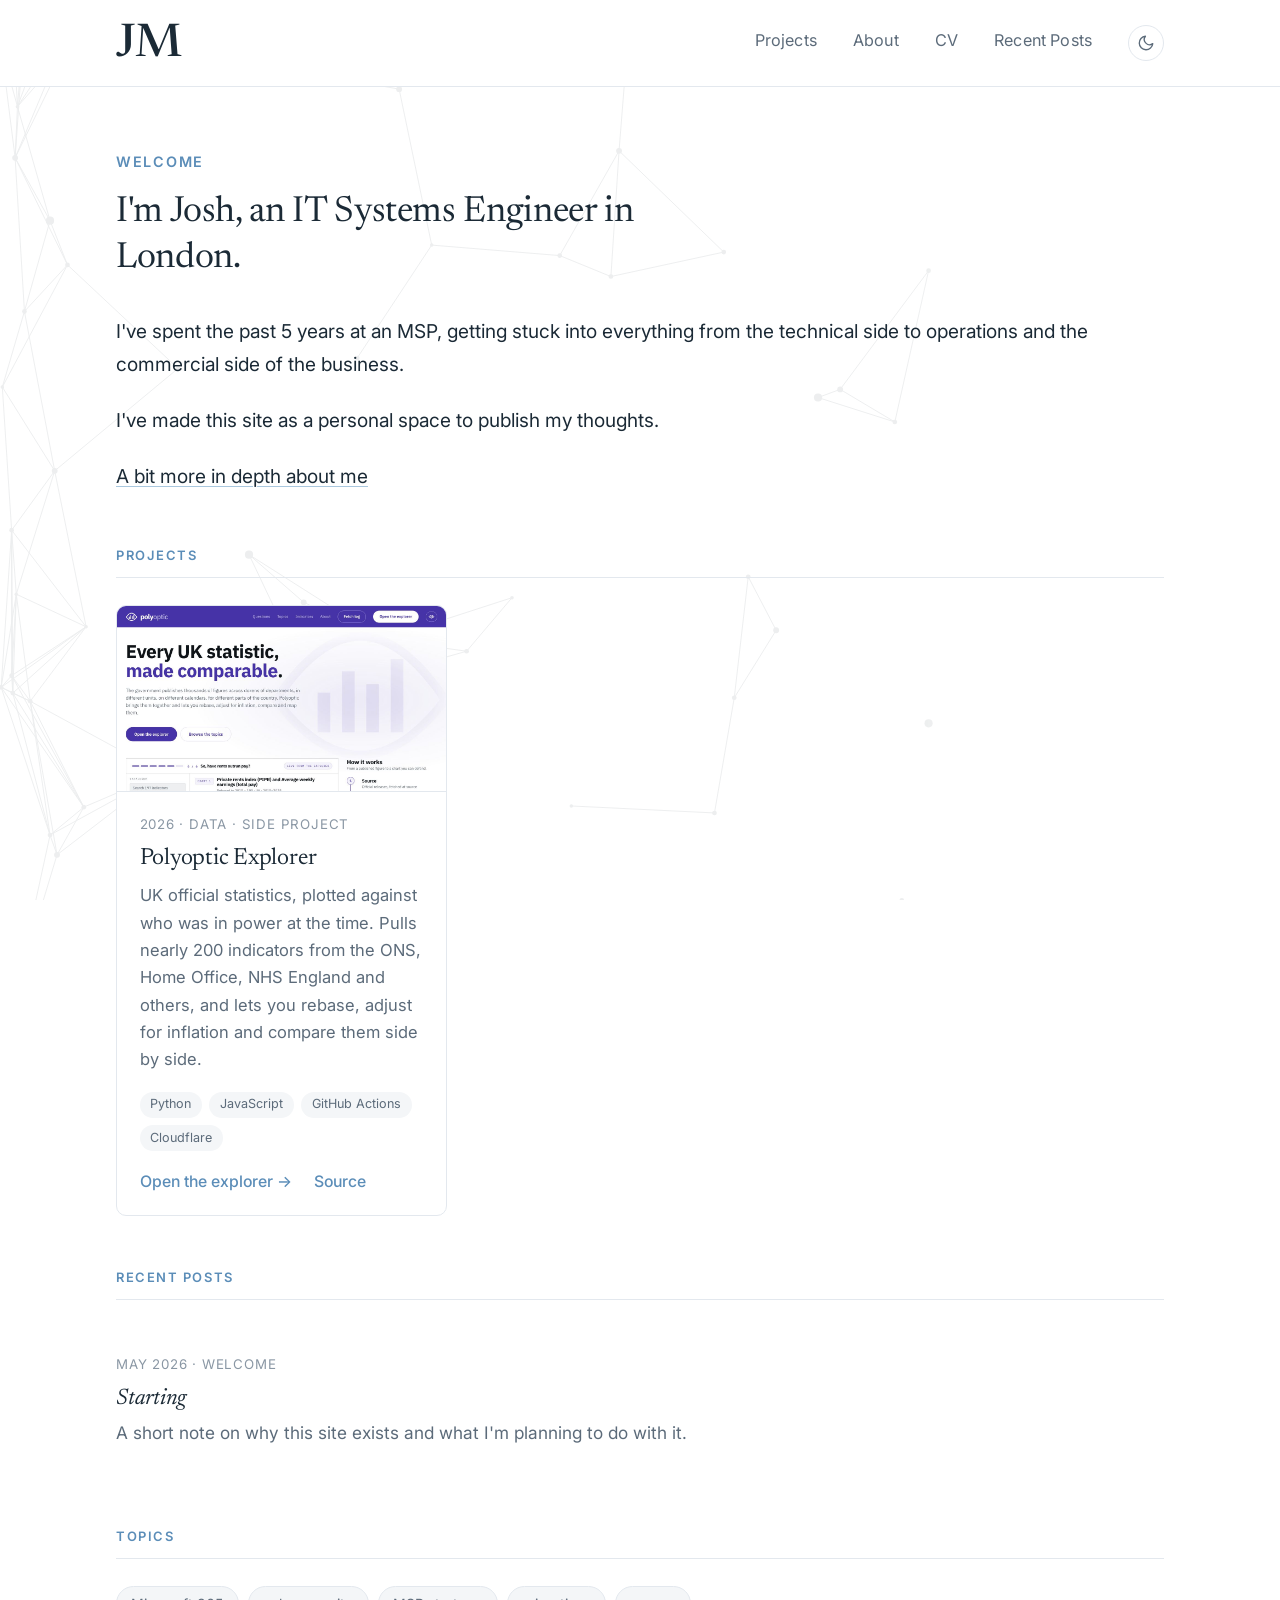
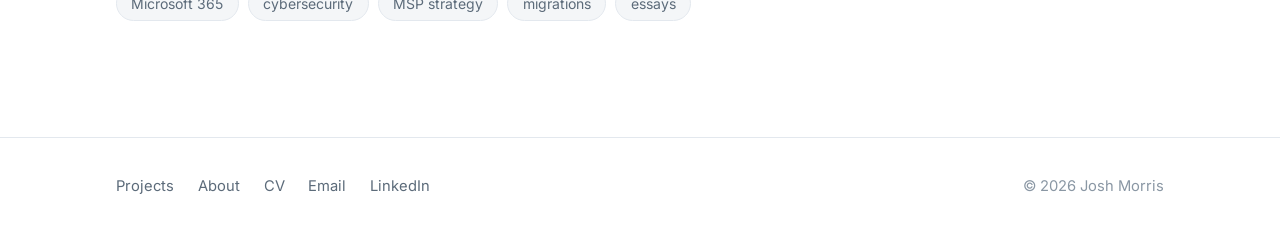
==== commit 08d6ba71: "Add dark mode with a toggle Follows the device setting by default; the sun/moon button in the header" ====
--- a/index.html
+++ b/index.html
@@ -12,20 +12,33 @@
   <link rel="preconnect" href="https://fonts.gstatic.com" crossorigin>
   <link href="https://fonts.googleapis.com/css2?family=Inter:wght@400;500;600&family=Newsreader:ital,opsz,wght@0,6..72,300..600;1,6..72,300..600&display=swap" rel="stylesheet">
   <link rel="stylesheet" href="/styles.css">
+  <script>
+    /* Apply the saved theme before the page paints, to avoid a flash */
+    (function () {
+      var t = null;
+      try { t = localStorage.getItem('theme'); } catch (e) {}
+      if (t === 'light' || t === 'dark') document.documentElement.setAttribute('data-theme', t);
+    })();
+  </script>
+  <script src="/theme.js" defer></script>
 </head>
 <body>
   <header class="site-header">
     <div class="site-header__inner">
       <a class="brand" href="/" aria-label="J. Morris — home">
         <svg viewBox="0 0 132 56" xmlns="http://www.w3.org/2000/svg" role="img" aria-label="JM monogram">
-          <text x="0" y="44" font-family="Newsreader, Georgia, serif" font-size="56" font-weight="500" letter-spacing="-1" fill="#1B2A36">JM</text>
+          <text x="0" y="44" font-family="Newsreader, Georgia, serif" font-size="56" font-weight="500" letter-spacing="-1" fill="currentColor">JM</text>
         </svg>
       </a>
       <nav class="site-nav" aria-label="Primary">
         <a href="/#projects">Projects</a>
         <a href="/about.html">About</a>
         <a href="/cv.html">CV</a>
-        <a href="/thoughts.html">Recent Posts</a>
+        <a href="/thoughts.html"><span class="nav-long">Recent </span>Posts</a>
+        <button class="theme-toggle" type="button" aria-label="Switch to dark mode">
+          <svg class="icon-moon" viewBox="0 0 24 24" fill="none" stroke="currentColor" stroke-width="1.8" stroke-linecap="round" stroke-linejoin="round" aria-hidden="true"><path d="M21 12.8A9 9 0 1 1 11.2 3a7 7 0 0 0 9.8 9.8z"/></svg>
+          <svg class="icon-sun" viewBox="0 0 24 24" fill="none" stroke="currentColor" stroke-width="1.8" stroke-linecap="round" aria-hidden="true"><circle cx="12" cy="12" r="4"/><path d="M12 2v2M12 20v2M4.9 4.9l1.4 1.4M17.7 17.7l1.4 1.4M2 12h2M20 12h2M4.9 19.1l1.4-1.4M17.7 6.3l1.4-1.4"/></svg>
+        </button>
       </nav>
     </div>
   </header>
--- a/styles.css
+++ b/styles.css
@@ -16,6 +16,44 @@
   --accent-soft: #A9C7DE;
   --max-width: 560px;
   --header-max: 1120px;
+  --shadow: rgba(27, 42, 54, 0.08);
+  --bg-pattern-filter: none;
+  --bg-pattern-opacity: 0.085;
+  color-scheme: light;
+}
+
+/* Dark mode: follows the device setting unless the visitor picks one with the toggle */
+@media (prefers-color-scheme: dark) {
+  :root:not([data-theme="light"]) {
+    --bg: #0F161C;
+    --surface: #18212A;
+    --surface-2: #1E2933;
+    --border: #2A3642;
+    --text: #E4EAF0;
+    --muted: #A3B0BD;
+    --faint: #7A8896;
+    --accent: #7FAFD8;
+    --accent-soft: #3F6584;
+    --shadow: rgba(0, 0, 0, 0.45);
+    --bg-pattern-filter: invert(1);
+    --bg-pattern-opacity: 0.12;
+    color-scheme: dark;
+  }
+}
+:root[data-theme="dark"] {
+  --bg: #0F161C;
+  --surface: #18212A;
+  --surface-2: #1E2933;
+  --border: #2A3642;
+  --text: #E4EAF0;
+  --muted: #A3B0BD;
+  --faint: #7A8896;
+  --accent: #7FAFD8;
+  --accent-soft: #3F6584;
+  --shadow: rgba(0, 0, 0, 0.45);
+  --bg-pattern-filter: invert(1);
+  --bg-pattern-opacity: 0.12;
+  color-scheme: dark;
 }
 
 * { box-sizing: border-box; margin: 0; }
@@ -48,7 +86,8 @@
   background-size: cover;
   background-position: left center;
   background-repeat: no-repeat;
-  opacity: 0.085;
+  opacity: var(--bg-pattern-opacity);
+  filter: var(--bg-pattern-filter);
   -webkit-mask-image: linear-gradient(to right, #000 0%, #000 70%, transparent 100%);
           mask-image: linear-gradient(to right, #000 0%, #000 70%, transparent 100%);
   pointer-events: none;
@@ -77,7 +116,23 @@
   line-height: 0;
 }
 
+.brand { color: var(--text); }
 .brand svg { display: block; height: 46px; width: auto; }
+
+/* ---------- Theme toggle ---------- */
+.theme-toggle {
+  display: inline-flex; align-items: center; justify-content: center;
+  width: 2rem; height: 2rem; padding: 0;
+  border: 1px solid var(--border); border-radius: 999px;
+  background: transparent; color: var(--muted); cursor: pointer;
+  transition: color 0.15s ease, border-color 0.15s ease;
+}
+.theme-toggle:hover { color: var(--text); border-color: var(--accent-soft); }
+.theme-toggle:focus-visible { outline: 2px solid var(--accent); outline-offset: 3px; }
+.theme-toggle svg { width: 1rem; height: 1rem; }
+.theme-toggle .icon-sun { display: none; }
+:root[data-theme-effective="dark"] .theme-toggle .icon-sun { display: block; }
+:root[data-theme-effective="dark"] .theme-toggle .icon-moon { display: none; }
 
 .site-nav {
   display: flex;
@@ -88,6 +143,7 @@
 }
 
 .site-nav a {
+  white-space: nowrap;
   color: var(--muted);
   text-decoration: none;
   padding-bottom: 3px;
@@ -355,7 +411,9 @@
 }
 
 @media (max-width: 420px) {
-  .site-nav { gap: 0.85rem; font-size: 0.8rem; }
+  .site-nav { gap: 0.7rem; font-size: 0.78rem; }
+  .theme-toggle { width: 1.75rem; height: 1.75rem; }
+  .nav-long { display: none; }
   .brand svg { height: 34px; }
 }
 
@@ -374,6 +432,7 @@
 @media print {
   .site-header, .site-footer { display: none; }
   body { background: #fff; color: #000; }
+  body::before, .theme-toggle { display: none; }
   a { color: #000; text-decoration: none; }
   .page { max-width: 100%; padding: 0; }
   .cv-section { page-break-inside: avoid; }
@@ -396,7 +455,7 @@
 }
 .project-card:hover {
   border-color: var(--accent-soft);
-  box-shadow: 0 6px 20px rgba(27, 42, 54, 0.08);
+  box-shadow: 0 6px 20px var(--shadow);
   transform: translateY(-2px);
 }
 .project-card__image {
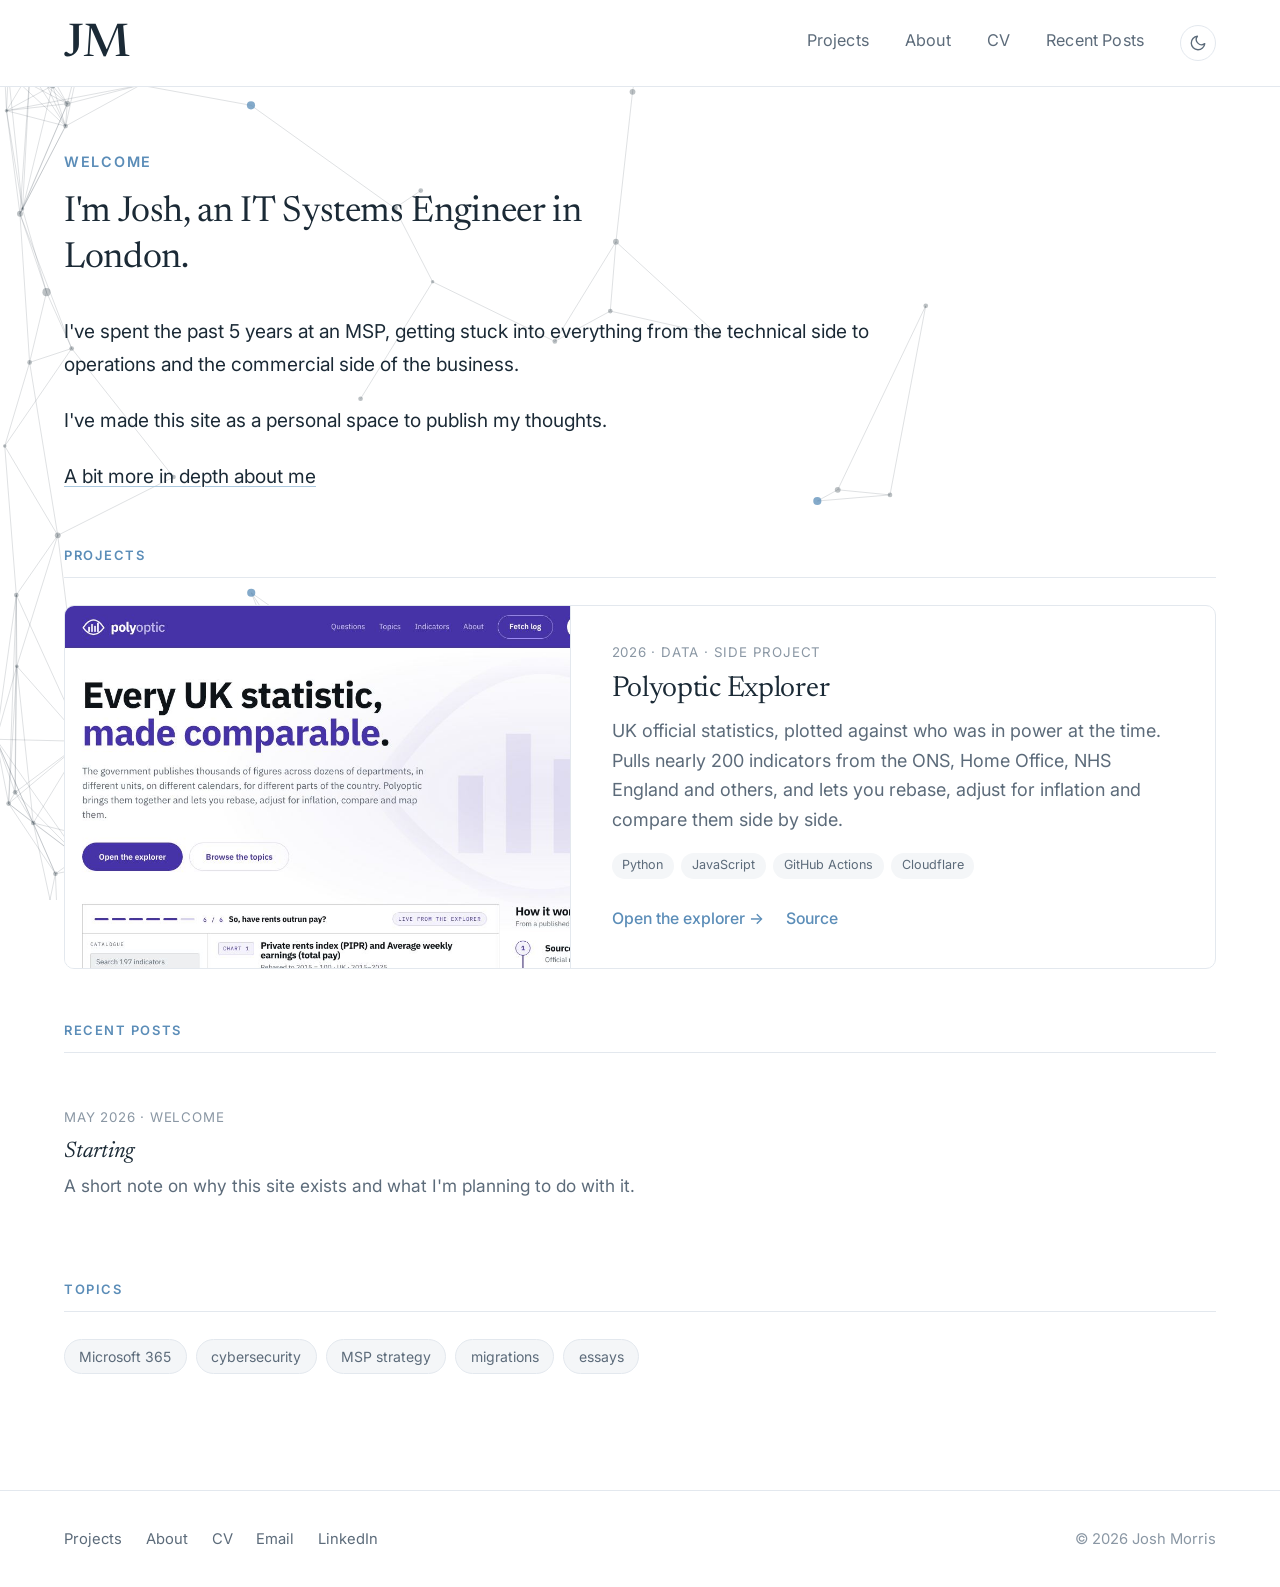
==== commit 20aac6de: "Widen layout, animate background network, simplify About heading - Content now spans up to 1680px wi" ====
--- a/index.html
+++ b/index.html
@@ -21,6 +21,7 @@
     })();
   </script>
   <script src="/theme.js" defer></script>
+  <script src="/bg.js" defer></script>
 </head>
 <body>
   <header class="site-header">
--- a/styles.css
+++ b/styles.css
@@ -15,10 +15,15 @@
   --accent: #5B8DB8;
   --accent-soft: #A9C7DE;
   --max-width: 560px;
-  --header-max: 1120px;
+  --header-max: 1680px;
+  --gutter: clamp(1.25rem, 5vw, 4.5rem);
+  --measure: 46rem;
   --shadow: rgba(27, 42, 54, 0.08);
   --bg-pattern-filter: none;
-  --bg-pattern-opacity: 0.085;
+  --bg-pattern-opacity: 0.14;
+  --pattern-line: rgba(46, 61, 71, 0.17);
+  --pattern-node: rgba(46, 61, 71, 0.32);
+  --pattern-accent: rgba(91, 141, 184, 0.75);
   color-scheme: light;
 }
 
@@ -36,7 +41,10 @@
     --accent-soft: #3F6584;
     --shadow: rgba(0, 0, 0, 0.45);
     --bg-pattern-filter: invert(1);
-    --bg-pattern-opacity: 0.12;
+    --bg-pattern-opacity: 0.16;
+    --pattern-line: rgba(169, 199, 222, 0.16);
+    --pattern-node: rgba(169, 199, 222, 0.32);
+    --pattern-accent: rgba(127, 175, 216, 0.8);
     color-scheme: dark;
   }
 }
@@ -52,7 +60,10 @@
   --accent-soft: #3F6584;
   --shadow: rgba(0, 0, 0, 0.45);
   --bg-pattern-filter: invert(1);
-  --bg-pattern-opacity: 0.12;
+  --bg-pattern-opacity: 0.16;
+  --pattern-line: rgba(169, 199, 222, 0.16);
+  --pattern-node: rgba(169, 199, 222, 0.32);
+  --pattern-accent: rgba(127, 175, 216, 0.8);
   color-scheme: dark;
 }
 
@@ -93,6 +104,17 @@
   pointer-events: none;
 }
 
+/* Animated version drawn by bg.js; the static SVG above is the fallback */
+.bg-canvas {
+  position: fixed;
+  inset: 0;
+  width: 100%;
+  height: 100%;
+  z-index: -1;
+  pointer-events: none;
+}
+html.has-bg-canvas body::before { display: none; }
+
 /* ---------- Site header (full-width bar) ---------- */
 .site-header {
   border-bottom: 1px solid var(--border);
@@ -102,7 +124,7 @@
 .site-header__inner {
   max-width: var(--header-max);
   margin: 0 auto;
-  padding: 1.1rem 2rem;
+  padding: 1.1rem var(--gutter);
   display: flex;
   align-items: center;
   justify-content: space-between;
@@ -161,8 +183,11 @@
 .page {
   max-width: var(--header-max);
   margin: 0 auto;
-  padding: 3.5rem 2rem 4rem;
-}
+  padding: 3.5rem var(--gutter) 4rem;
+}
+
+/* Long text keeps a readable line length; sections and cards use the full width */
+.lede, .about-intro, .page > p, .article-content, .article-header, .year-group .post-excerpt, .post-excerpt { max-width: var(--measure); }
 
 /* ---------- Typography ---------- */
 h1, h2, h3, h4, .display {
@@ -382,7 +407,7 @@
 .site-footer__inner {
   max-width: var(--header-max);
   margin: 0 auto;
-  padding: 2rem;
+  padding: 2rem var(--gutter);
   font-size: 0.82rem;
   color: var(--faint);
   display: flex;
@@ -400,14 +425,14 @@
 /* ---------- Responsive ---------- */
 @media (max-width: 720px) {
   html { font-size: 17px; }
-  .site-header__inner { padding: 0.9rem 1.25rem; gap: 1rem; }
+  .site-header__inner { padding: 0.9rem var(--gutter); gap: 1rem; }
   .brand svg { height: 38px; }
   .site-nav { gap: 1.1rem; font-size: 0.84rem; }
-  .page { padding: 2.5rem 1.25rem 3rem; }
+  .page { padding: 2.5rem var(--gutter) 3rem; }
   .hero-title { font-size: 1.6rem; }
   .article-title { font-size: 1.7rem; }
   .cv-role-header { flex-direction: column; gap: 0.1rem; }
-  .site-footer__inner { padding: 1.5rem 1.25rem; flex-direction: column; align-items: flex-start; }
+  .site-footer__inner { padding: 1.5rem var(--gutter); flex-direction: column; align-items: flex-start; }
 }
 
 @media (max-width: 420px) {
@@ -432,17 +457,30 @@
 @media print {
   .site-header, .site-footer { display: none; }
   body { background: #fff; color: #000; }
-  body::before, .theme-toggle { display: none; }
+  body::before, .theme-toggle, .bg-canvas { display: none; }
   a { color: #000; text-decoration: none; }
   .page { max-width: 100%; padding: 0; }
   .cv-section { page-break-inside: avoid; }
 }
 
 /* ---------- Project cards ---------- */
+/* A lone card on a wide screen sits sideways: image left, text right */
+@media (min-width: 900px) {
+  .project-card:only-child { grid-column: 1 / -1; flex-direction: row; }
+  .project-card:only-child .project-card__image {
+    flex: 0 0 44%; border-bottom: none; border-right: 1px solid var(--border);
+  }
+  .project-card:only-child .project-card__image img { height: 100%; }
+  .project-card:only-child .project-card__body { padding: 2rem 2.25rem; justify-content: center; }
+  .project-card:only-child .project-card__title { font-size: 1.6rem; }
+  .project-card:only-child .project-card__text { font-size: 1rem; max-width: 38rem; }
+  .project-card:only-child .project-card__links { margin-top: 0.5rem; }
+}
+
 .projects {
   list-style: none; padding: 0; margin: 1.5rem 0 0;
   display: grid; gap: 1.5rem;
-  grid-template-columns: repeat(auto-fill, minmax(min(100%, 320px), 1fr));
+  grid-template-columns: repeat(auto-fill, minmax(min(100%, 340px), 1fr));
 }
 .project-card {
   margin: 0;
